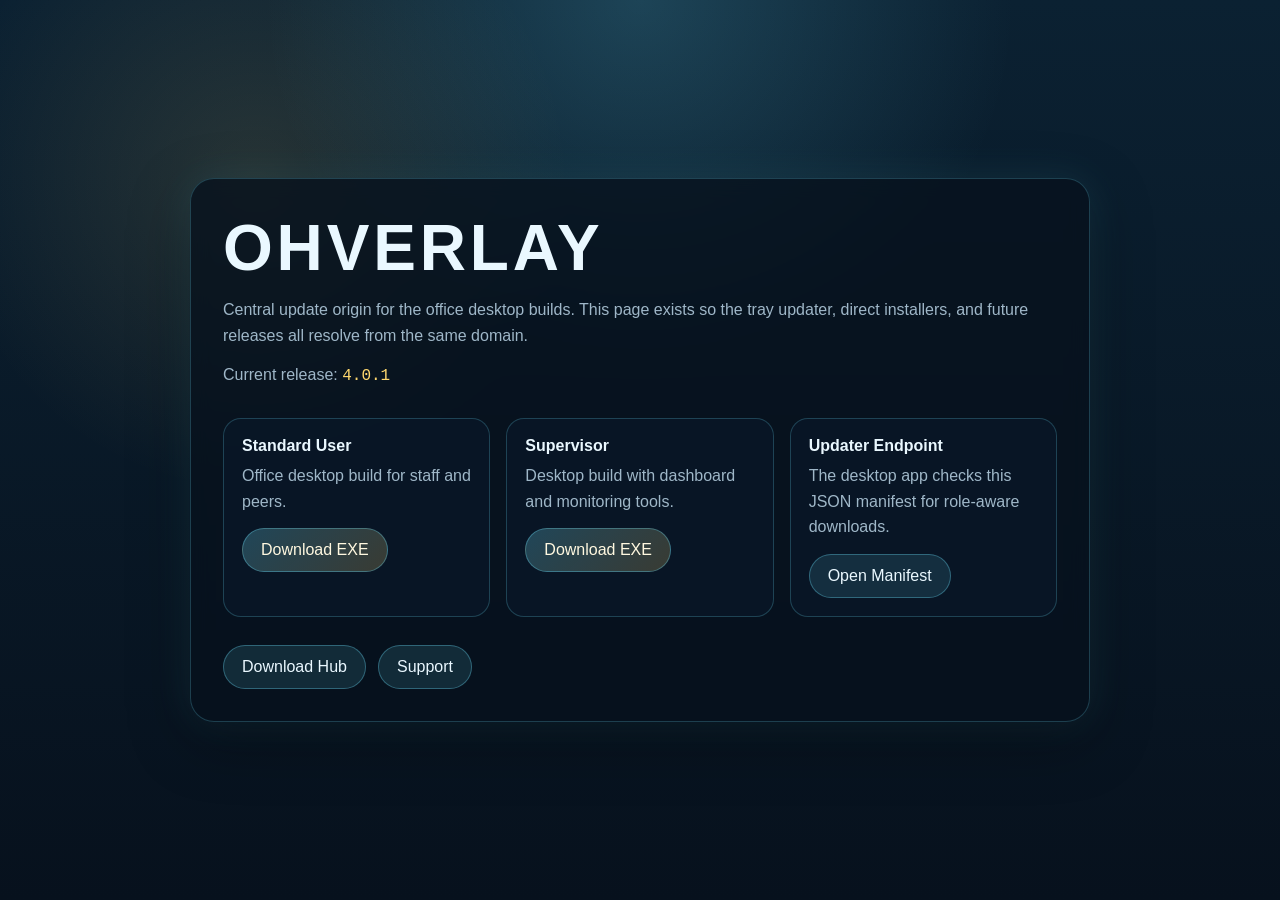
==== index.html @ 8d0f8ede "Publish Ohverlay updates 4.0.1" ====
<!doctype html>
<html lang="en">
<head>
  <meta charset="utf-8">
  <meta name="viewport" content="width=device-width, initial-scale=1">
  <title>Ohverlay</title>
  <style>
    :root {
      color-scheme: dark;
      --bg-a: #07111d;
      --bg-b: #0b2132;
      --line: rgba(111, 227, 255, 0.22);
      --glow: #6fe3ff;
      --text: #eaf8ff;
      --muted: #9fb7c8;
      --accent: #ffd86e;
    }

    * { box-sizing: border-box; }
    body {
      margin: 0;
      min-height: 100vh;
      font-family: "Segoe UI", Tahoma, sans-serif;
      color: var(--text);
      background:
        radial-gradient(circle at top, rgba(111, 227, 255, 0.18), transparent 34%),
        radial-gradient(circle at 20% 20%, rgba(255, 216, 110, 0.12), transparent 25%),
        linear-gradient(180deg, var(--bg-b), var(--bg-a));
      display: grid;
      place-items: center;
      padding: 24px;
    }

    .shell {
      width: min(900px, 100%);
      border: 1px solid var(--line);
      border-radius: 24px;
      padding: 32px;
      background: rgba(7, 17, 29, 0.78);
      box-shadow: 0 18px 60px rgba(0, 0, 0, 0.35), 0 0 40px rgba(111, 227, 255, 0.12);
      backdrop-filter: blur(10px);
    }

    h1 {
      margin: 0 0 12px;
      font-size: clamp(2rem, 5vw, 4rem);
      letter-spacing: 0.06em;
      text-transform: uppercase;
    }

    p {
      margin: 0 0 14px;
      color: var(--muted);
      line-height: 1.6;
    }

    .grid {
      display: grid;
      grid-template-columns: repeat(auto-fit, minmax(240px, 1fr));
      gap: 16px;
      margin-top: 28px;
    }

    .card {
      border: 1px solid var(--line);
      border-radius: 18px;
      padding: 18px;
      background: rgba(10, 24, 39, 0.86);
    }

    .card strong {
      display: block;
      margin-bottom: 8px;
      color: var(--text);
    }

    .actions {
      display: flex;
      flex-wrap: wrap;
      gap: 12px;
      margin-top: 28px;
    }

    a.button {
      display: inline-flex;
      align-items: center;
      justify-content: center;
      min-height: 44px;
      padding: 0 18px;
      border-radius: 999px;
      border: 1px solid rgba(111, 227, 255, 0.32);
      color: var(--text);
      text-decoration: none;
      background: rgba(111, 227, 255, 0.12);
    }

    a.button.primary {
      background: linear-gradient(135deg, rgba(111, 227, 255, 0.24), rgba(255, 216, 110, 0.2));
      color: #fff8e0;
    }

    code {
      color: var(--accent);
      font-family: Consolas, "Courier New", monospace;
    }
  </style>
</head>
<body>
  <main class="shell">
    <h1>Ohverlay</h1>
    <p>Central update origin for the office desktop builds. This page exists so the tray updater, direct installers, and future releases all resolve from the same domain.</p>
    <p>Current release: <code>4.0.1</code></p>

    <section class="grid">
      <article class="card">
        <strong>Standard User</strong>
        <p>Office desktop build for staff and peers.</p>
        <a class="button primary" href="./downloads/Ohverlay-StandardUser.exe">Download EXE</a>
      </article>
      <article class="card">
        <strong>Supervisor</strong>
        <p>Desktop build with dashboard and monitoring tools.</p>
        <a class="button primary" href="./downloads/Ohverlay-Supervisor.exe">Download EXE</a>
      </article>
      <article class="card">
        <strong>Updater Endpoint</strong>
        <p>The desktop app checks this JSON manifest for role-aware downloads.</p>
        <a class="button" href="./updates/manifest.json">Open Manifest</a>
      </article>
    </section>

    <div class="actions">
      <a class="button" href="./download/">Download Hub</a>
      <a class="button" href="mailto:support@ohverlay.com">Support</a>
    </div>
  </main>
</body>
</html>
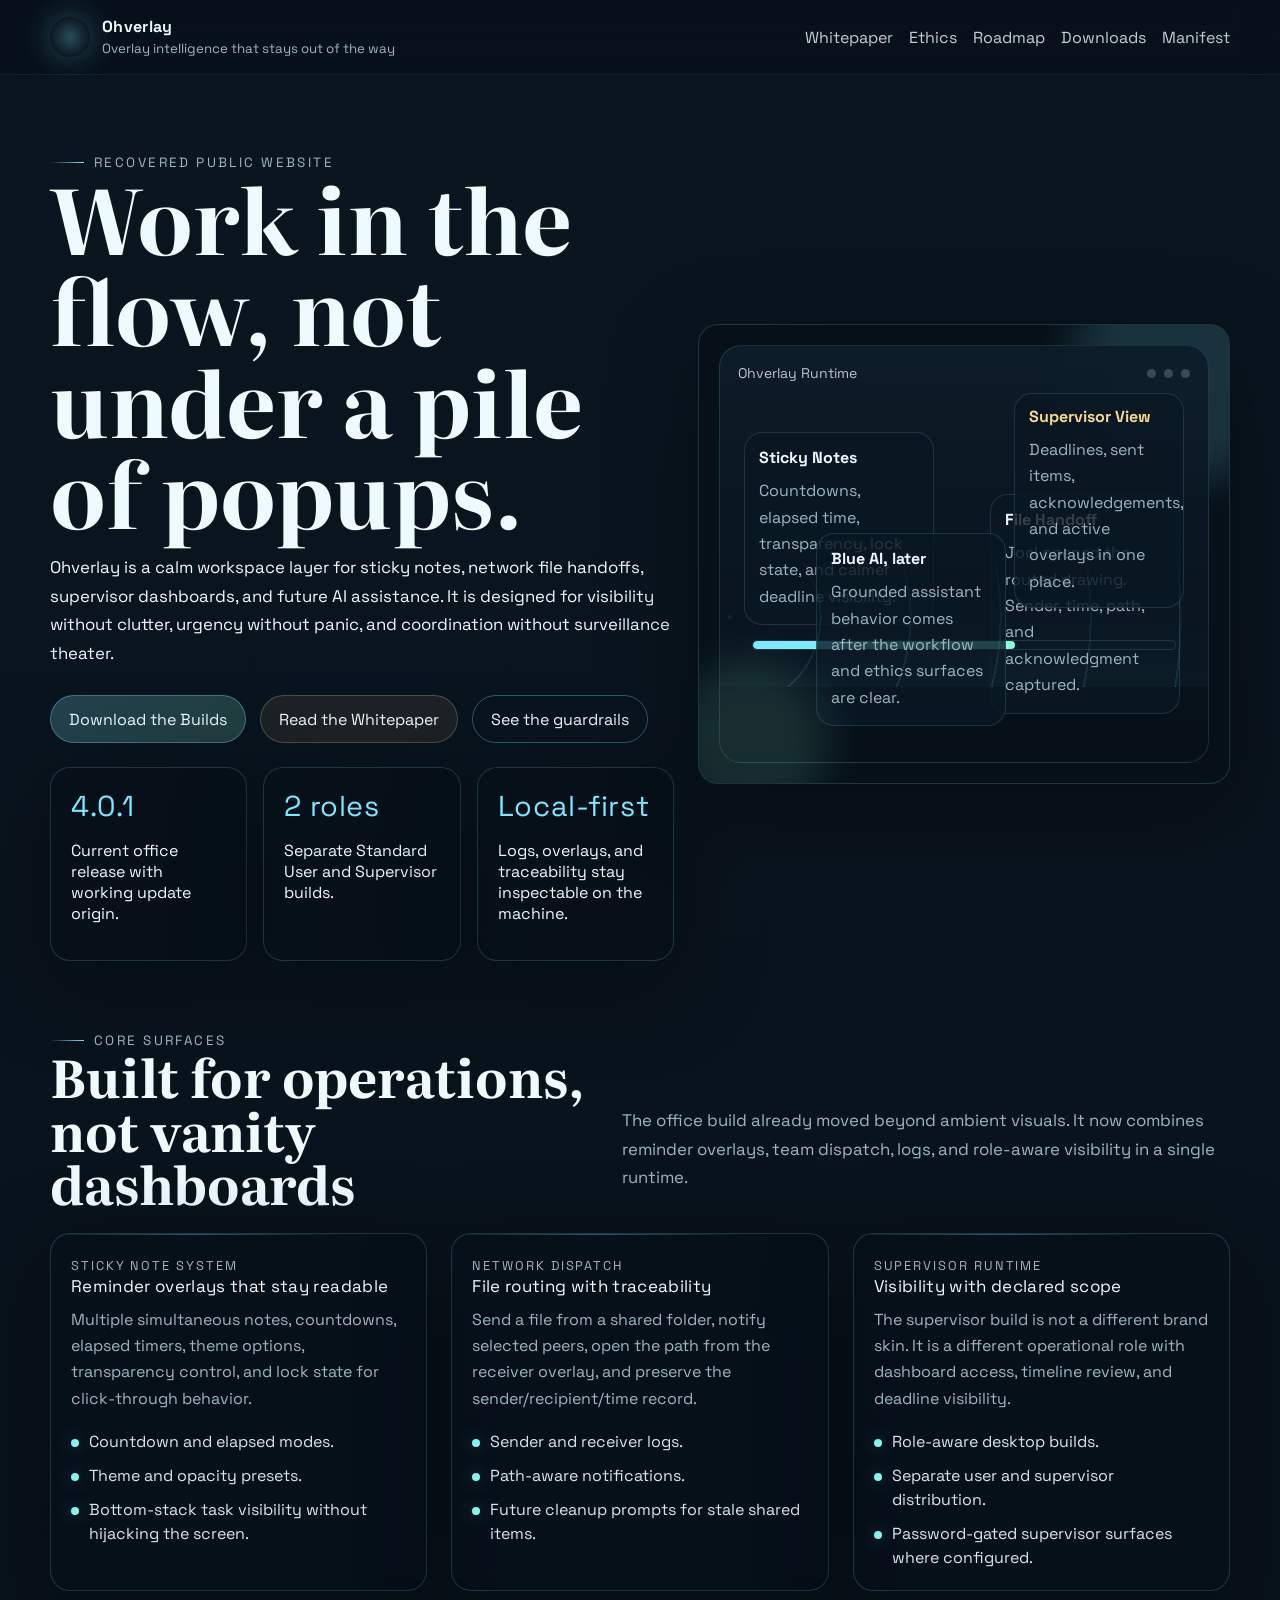
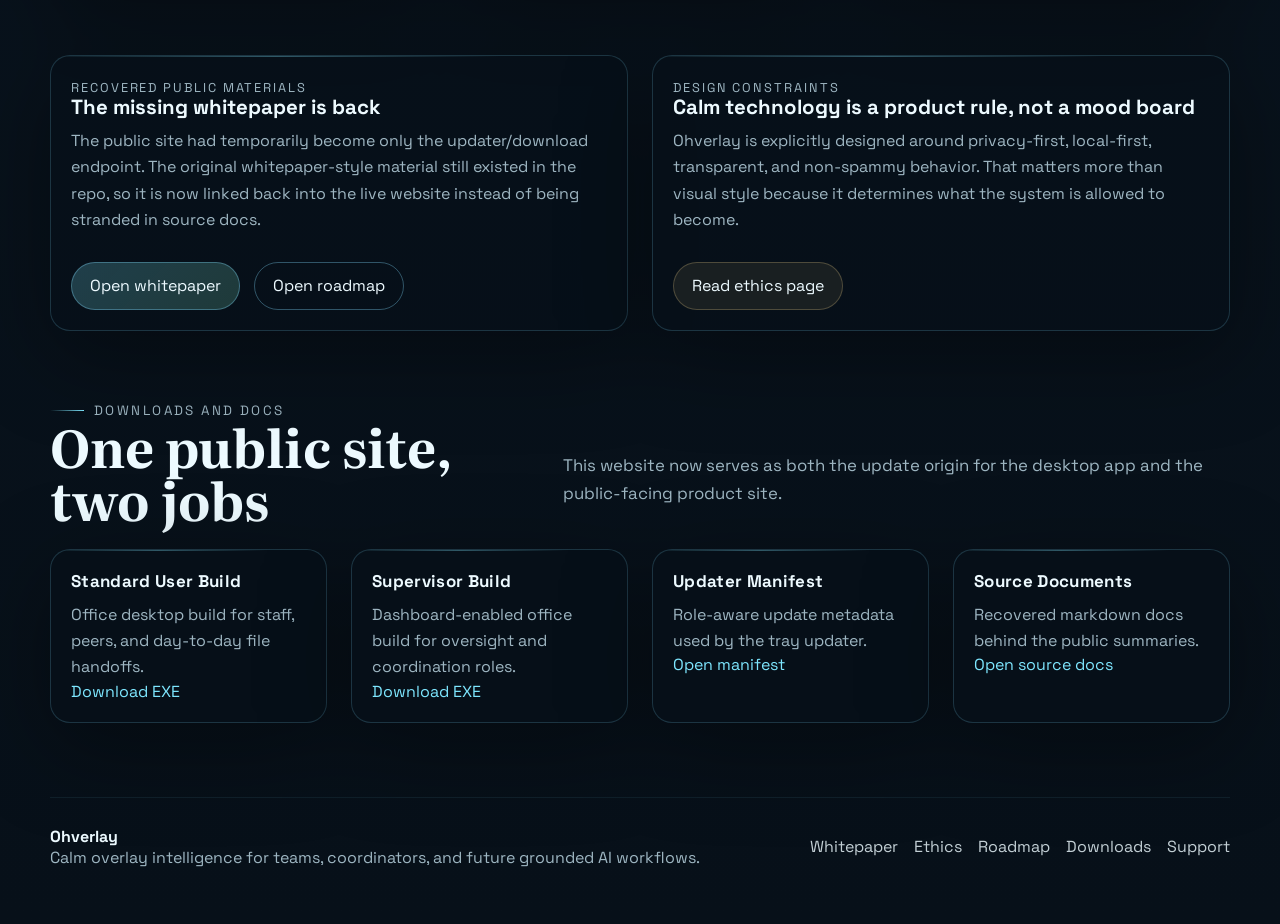
==== commit 90dcd87a: "Restore public website content and whitepaper pages" ====
--- a/index.html
+++ b/index.html
@@ -4,135 +4,206 @@
   <meta charset="utf-8">
   <meta name="viewport" content="width=device-width, initial-scale=1">
   <title>Ohverlay</title>
-  <style>
-    :root {
-      color-scheme: dark;
-      --bg-a: #07111d;
-      --bg-b: #0b2132;
-      --line: rgba(111, 227, 255, 0.22);
-      --glow: #6fe3ff;
-      --text: #eaf8ff;
-      --muted: #9fb7c8;
-      --accent: #ffd86e;
-    }
-
-    * { box-sizing: border-box; }
-    body {
-      margin: 0;
-      min-height: 100vh;
-      font-family: "Segoe UI", Tahoma, sans-serif;
-      color: var(--text);
-      background:
-        radial-gradient(circle at top, rgba(111, 227, 255, 0.18), transparent 34%),
-        radial-gradient(circle at 20% 20%, rgba(255, 216, 110, 0.12), transparent 25%),
-        linear-gradient(180deg, var(--bg-b), var(--bg-a));
-      display: grid;
-      place-items: center;
-      padding: 24px;
-    }
-
-    .shell {
-      width: min(900px, 100%);
-      border: 1px solid var(--line);
-      border-radius: 24px;
-      padding: 32px;
-      background: rgba(7, 17, 29, 0.78);
-      box-shadow: 0 18px 60px rgba(0, 0, 0, 0.35), 0 0 40px rgba(111, 227, 255, 0.12);
-      backdrop-filter: blur(10px);
-    }
-
-    h1 {
-      margin: 0 0 12px;
-      font-size: clamp(2rem, 5vw, 4rem);
-      letter-spacing: 0.06em;
-      text-transform: uppercase;
-    }
-
-    p {
-      margin: 0 0 14px;
-      color: var(--muted);
-      line-height: 1.6;
-    }
-
-    .grid {
-      display: grid;
-      grid-template-columns: repeat(auto-fit, minmax(240px, 1fr));
-      gap: 16px;
-      margin-top: 28px;
-    }
-
-    .card {
-      border: 1px solid var(--line);
-      border-radius: 18px;
-      padding: 18px;
-      background: rgba(10, 24, 39, 0.86);
-    }
-
-    .card strong {
-      display: block;
-      margin-bottom: 8px;
-      color: var(--text);
-    }
-
-    .actions {
-      display: flex;
-      flex-wrap: wrap;
-      gap: 12px;
-      margin-top: 28px;
-    }
-
-    a.button {
-      display: inline-flex;
-      align-items: center;
-      justify-content: center;
-      min-height: 44px;
-      padding: 0 18px;
-      border-radius: 999px;
-      border: 1px solid rgba(111, 227, 255, 0.32);
-      color: var(--text);
-      text-decoration: none;
-      background: rgba(111, 227, 255, 0.12);
-    }
-
-    a.button.primary {
-      background: linear-gradient(135deg, rgba(111, 227, 255, 0.24), rgba(255, 216, 110, 0.2));
-      color: #fff8e0;
-    }
-
-    code {
-      color: var(--accent);
-      font-family: Consolas, "Courier New", monospace;
-    }
-  </style>
+  <link rel="stylesheet" href="./assets/site.css">
 </head>
 <body>
-  <main class="shell">
-    <h1>Ohverlay</h1>
-    <p>Central update origin for the office desktop builds. This page exists so the tray updater, direct installers, and future releases all resolve from the same domain.</p>
-    <p>Current release: <code>4.0.1</code></p>
-
-    <section class="grid">
-      <article class="card">
-        <strong>Standard User</strong>
-        <p>Office desktop build for staff and peers.</p>
-        <a class="button primary" href="./downloads/Ohverlay-StandardUser.exe">Download EXE</a>
-      </article>
-      <article class="card">
-        <strong>Supervisor</strong>
-        <p>Desktop build with dashboard and monitoring tools.</p>
-        <a class="button primary" href="./downloads/Ohverlay-Supervisor.exe">Download EXE</a>
-      </article>
-      <article class="card">
-        <strong>Updater Endpoint</strong>
-        <p>The desktop app checks this JSON manifest for role-aware downloads.</p>
-        <a class="button" href="./updates/manifest.json">Open Manifest</a>
-      </article>
-    </section>
-
-    <div class="actions">
-      <a class="button" href="./download/">Download Hub</a>
-      <a class="button" href="mailto:support@ohverlay.com">Support</a>
-    </div>
-  </main>
+  <div class="site-shell">
+    <header class="topbar">
+      <div class="topbar-inner">
+        <a class="brand" href="./">
+          <span class="brand-mark"></span>
+          <span class="brand-copy">
+            <strong>Ohverlay</strong><br>
+            <small>Overlay intelligence that stays out of the way</small>
+          </span>
+        </a>
+        <nav class="nav">
+          <a href="./whitepaper.html">Whitepaper</a>
+          <a href="./ethics.html">Ethics</a>
+          <a href="./roadmap.html">Roadmap</a>
+          <a href="./download/">Downloads</a>
+          <a href="./updates/manifest.json">Manifest</a>
+        </nav>
+      </div>
+    </header>
+
+    <main>
+      <section class="hero">
+        <div class="section-inner hero-grid">
+          <div class="hero-copy">
+            <span class="eyebrow">Recovered public website</span>
+            <h1>Work in the flow, not under a pile of popups.</h1>
+            <p>Ohverlay is a calm workspace layer for sticky notes, network file handoffs, supervisor dashboards, and future AI assistance. It is designed for visibility without clutter, urgency without panic, and coordination without surveillance theater.</p>
+            <div class="hero-actions">
+              <a class="button primary" href="./download/">Download the Builds</a>
+              <a class="button secondary" href="./whitepaper.html">Read the Whitepaper</a>
+              <a class="button ghost" href="./ethics.html">See the guardrails</a>
+            </div>
+            <div class="stat-row">
+              <article class="stat-card">
+                <div class="stat-value">4.0.1</div>
+                <p>Current office release with working update origin.</p>
+              </article>
+              <article class="stat-card">
+                <div class="stat-value">2 roles</div>
+                <p>Separate Standard User and Supervisor builds.</p>
+              </article>
+              <article class="stat-card">
+                <div class="stat-value">Local-first</div>
+                <p>Logs, overlays, and traceability stay inspectable on the machine.</p>
+              </article>
+            </div>
+          </div>
+
+          <div class="hero-visual">
+            <div class="visual-window">
+              <div class="visual-topline">
+                <span>Ohverlay Runtime</span>
+                <span class="dot-row"><span></span><span></span><span></span></span>
+              </div>
+              <div class="overlay-card note-one">
+                <strong>Sticky Notes</strong>
+                <p>Countdowns, elapsed time, transparency, lock state, and calmer deadline visibility.</p>
+              </div>
+              <div class="overlay-card note-two">
+                <strong>File Handoff</strong>
+                <p>Joel opened the routed drawing. Sender, time, path, and acknowledgment captured.</p>
+              </div>
+              <div class="overlay-pill">
+                <strong>Supervisor View</strong>
+                <p>Deadlines, sent items, acknowledgements, and active overlays in one place.</p>
+              </div>
+              <div class="overlay-bar"></div>
+              <div class="overlay-card note-three">
+                <strong>Blue AI, later</strong>
+                <p>Grounded assistant behavior comes after the workflow and ethics surfaces are clear.</p>
+              </div>
+              <div class="overlay-swell"></div>
+            </div>
+          </div>
+        </div>
+      </section>
+
+      <section class="section">
+        <div class="section-inner">
+          <div class="section-head">
+            <div>
+              <span class="eyebrow">Core surfaces</span>
+              <h2>Built for operations, not vanity dashboards</h2>
+            </div>
+            <p class="section-copy">The office build already moved beyond ambient visuals. It now combines reminder overlays, team dispatch, logs, and role-aware visibility in a single runtime.</p>
+          </div>
+
+          <div class="three-up">
+            <article class="card">
+              <span class="kicker">Sticky note system</span>
+              <div class="card-title">Reminder overlays that stay readable</div>
+              <p>Multiple simultaneous notes, countdowns, elapsed timers, theme options, transparency control, and lock state for click-through behavior.</p>
+              <ul class="feature-list">
+                <li>Countdown and elapsed modes.</li>
+                <li>Theme and opacity presets.</li>
+                <li>Bottom-stack task visibility without hijacking the screen.</li>
+              </ul>
+            </article>
+
+            <article class="card">
+              <span class="kicker">Network dispatch</span>
+              <div class="card-title">File routing with traceability</div>
+              <p>Send a file from a shared folder, notify selected peers, open the path from the receiver overlay, and preserve the sender/recipient/time record.</p>
+              <ul class="feature-list">
+                <li>Sender and receiver logs.</li>
+                <li>Path-aware notifications.</li>
+                <li>Future cleanup prompts for stale shared items.</li>
+              </ul>
+            </article>
+
+            <article class="card">
+              <span class="kicker">Supervisor runtime</span>
+              <div class="card-title">Visibility with declared scope</div>
+              <p>The supervisor build is not a different brand skin. It is a different operational role with dashboard access, timeline review, and deadline visibility.</p>
+              <ul class="feature-list">
+                <li>Role-aware desktop builds.</li>
+                <li>Separate user and supervisor distribution.</li>
+                <li>Password-gated supervisor surfaces where configured.</li>
+              </ul>
+            </article>
+          </div>
+        </div>
+      </section>
+
+      <section class="section">
+        <div class="section-inner split-grid">
+          <article class="card">
+            <span class="kicker">Recovered public materials</span>
+            <h3>The missing whitepaper is back</h3>
+            <p>The public site had temporarily become only the updater/download endpoint. The original whitepaper-style material still existed in the repo, so it is now linked back into the live website instead of being stranded in source docs.</p>
+            <div class="section-actions">
+              <a class="button primary" href="./whitepaper.html">Open whitepaper</a>
+              <a class="button ghost" href="./roadmap.html">Open roadmap</a>
+            </div>
+          </article>
+
+          <article class="card">
+            <span class="kicker">Design constraints</span>
+            <h3>Calm technology is a product rule, not a mood board</h3>
+            <p>Ohverlay is explicitly designed around privacy-first, local-first, transparent, and non-spammy behavior. That matters more than visual style because it determines what the system is allowed to become.</p>
+            <div class="section-actions">
+              <a class="button secondary" href="./ethics.html">Read ethics page</a>
+            </div>
+          </article>
+        </div>
+      </section>
+
+      <section class="section">
+        <div class="section-inner">
+          <div class="section-head">
+            <div>
+              <span class="eyebrow">Downloads and docs</span>
+              <h2>One public site, two jobs</h2>
+            </div>
+            <p class="section-copy">This website now serves as both the update origin for the desktop app and the public-facing product site.</p>
+          </div>
+          <div class="download-grid">
+            <article class="download-card">
+              <strong>Standard User Build</strong>
+              <p>Office desktop build for staff, peers, and day-to-day file handoffs.</p>
+              <a href="./downloads/Ohverlay-StandardUser.exe">Download EXE</a>
+            </article>
+            <article class="download-card">
+              <strong>Supervisor Build</strong>
+              <p>Dashboard-enabled office build for oversight and coordination roles.</p>
+              <a href="./downloads/Ohverlay-Supervisor.exe">Download EXE</a>
+            </article>
+            <article class="download-card">
+              <strong>Updater Manifest</strong>
+              <p>Role-aware update metadata used by the tray updater.</p>
+              <a href="./updates/manifest.json">Open manifest</a>
+            </article>
+            <article class="download-card">
+              <strong>Source Documents</strong>
+              <p>Recovered markdown docs behind the public summaries.</p>
+              <a href="./source-docs/GRANT_PROPOSAL_TEMPLATE.md">Open source docs</a>
+            </article>
+          </div>
+        </div>
+      </section>
+    </main>
+
+    <footer class="footer">
+      <div class="footer-inner">
+        <div>
+          <strong>Ohverlay</strong><br>
+          <span class="muted">Calm overlay intelligence for teams, coordinators, and future grounded AI workflows.</span>
+        </div>
+        <nav class="footer-nav">
+          <a href="./whitepaper.html">Whitepaper</a>
+          <a href="./ethics.html">Ethics</a>
+          <a href="./roadmap.html">Roadmap</a>
+          <a href="./download/">Downloads</a>
+          <a href="mailto:support@ohverlay.com">Support</a>
+        </nav>
+      </div>
+    </footer>
+  </div>
 </body>
 </html>
--- a/assets/site.css
+++ b/assets/site.css
@@ -0,0 +1,553 @@
+@import url("https://fonts.googleapis.com/css2?family=Literata:opsz,wght@7..72,500;7..72,600&family=Space+Grotesk:wght@400;500;700&display=swap");
+
+:root {
+  color-scheme: dark;
+  --bg: #071019;
+  --panel: rgba(7, 16, 25, 0.78);
+  --line: rgba(128, 221, 255, 0.18);
+  --line-strong: rgba(128, 221, 255, 0.34);
+  --text: #edfaff;
+  --muted: #9eb6c2;
+  --cyan: #7ee7ff;
+  --seafoam: #8dffd6;
+  --gold: #f7d88f;
+  --shadow: 0 24px 90px rgba(0, 0, 0, 0.36);
+  --radius-lg: 20px;
+  --max-width: 1180px;
+}
+
+* { box-sizing: border-box; }
+html { scroll-behavior: smooth; }
+
+body {
+  margin: 0;
+  color: var(--text);
+  font-family: "Space Grotesk", "Segoe UI", sans-serif;
+  background:
+    radial-gradient(circle at 10% 10%, rgba(126, 231, 255, 0.18), transparent 0 24rem),
+    radial-gradient(circle at 88% 15%, rgba(141, 255, 214, 0.12), transparent 0 18rem),
+    radial-gradient(circle at 40% 100%, rgba(247, 216, 143, 0.08), transparent 0 26rem),
+    linear-gradient(180deg, #0a1520, var(--bg));
+  min-height: 100vh;
+}
+
+body::before {
+  content: "";
+  position: fixed;
+  inset: 0;
+  pointer-events: none;
+  background-image:
+    linear-gradient(rgba(255, 255, 255, 0.03) 1px, transparent 1px),
+    linear-gradient(90deg, rgba(255, 255, 255, 0.03) 1px, transparent 1px);
+  background-size: 42px 42px;
+  mask-image: linear-gradient(180deg, rgba(0, 0, 0, 0.7), transparent 90%);
+  opacity: 0.26;
+}
+
+a { color: inherit; }
+
+.site-shell { position: relative; z-index: 1; }
+
+.topbar {
+  position: sticky;
+  top: 0;
+  z-index: 30;
+  backdrop-filter: blur(18px);
+  background: rgba(7, 16, 25, 0.72);
+  border-bottom: 1px solid rgba(126, 231, 255, 0.08);
+}
+
+.topbar-inner,
+.section-inner,
+.footer-inner {
+  width: min(calc(100% - 32px), var(--max-width));
+  margin: 0 auto;
+}
+
+.topbar-inner {
+  display: flex;
+  align-items: center;
+  justify-content: space-between;
+  gap: 24px;
+  min-height: 74px;
+}
+
+.brand {
+  display: inline-flex;
+  align-items: center;
+  gap: 12px;
+  text-decoration: none;
+}
+
+.brand-mark {
+  width: 40px;
+  height: 40px;
+  border-radius: 50%;
+  background:
+    radial-gradient(circle at 35% 35%, rgba(255, 255, 255, 0.9), transparent 0 0.38rem),
+    radial-gradient(circle at 60% 45%, rgba(126, 231, 255, 0.9), transparent 0 0.8rem),
+    radial-gradient(circle at 50% 50%, rgba(126, 231, 255, 0.28), rgba(126, 231, 255, 0.04) 70%);
+  box-shadow: 0 0 30px rgba(126, 231, 255, 0.28);
+}
+
+.brand-copy strong,
+.eyebrow,
+.stat-value,
+.card-title,
+.timeline-step strong,
+.metric strong,
+.doc-card strong,
+.download-card strong {
+  letter-spacing: 0.02em;
+}
+
+.brand-copy small,
+.eyebrow,
+.kicker,
+.muted,
+.section-copy {
+  color: var(--muted);
+}
+
+.nav,
+.footer-nav {
+  display: flex;
+  flex-wrap: wrap;
+  gap: 16px;
+}
+
+.nav a,
+.footer-nav a {
+  color: rgba(237, 250, 255, 0.82);
+  text-decoration: none;
+  transition: color 160ms ease;
+}
+
+.nav a:hover,
+.footer-nav a:hover,
+.inline-link:hover {
+  color: var(--cyan);
+}
+
+.hero { padding: 72px 0 32px; }
+
+.hero-grid,
+.split-grid,
+.three-up,
+.doc-grid,
+.download-grid,
+.ethics-grid,
+.whitepaper-layout,
+.table-grid {
+  display: grid;
+  gap: 24px;
+}
+
+.hero-grid {
+  grid-template-columns: minmax(0, 1.08fr) minmax(320px, 0.92fr);
+  align-items: center;
+}
+
+.split-grid { grid-template-columns: repeat(2, minmax(0, 1fr)); }
+.three-up { grid-template-columns: repeat(3, minmax(0, 1fr)); }
+.doc-grid,
+.download-grid { grid-template-columns: repeat(auto-fit, minmax(220px, 1fr)); }
+.ethics-grid { grid-template-columns: repeat(2, minmax(0, 1fr)); }
+.whitepaper-layout { grid-template-columns: 1.2fr 0.8fr; }
+.table-grid { grid-template-columns: repeat(4, minmax(0, 1fr)); }
+
+.eyebrow {
+  display: inline-flex;
+  align-items: center;
+  gap: 10px;
+  font-size: 0.84rem;
+  text-transform: uppercase;
+  letter-spacing: 0.18em;
+}
+
+.eyebrow::before {
+  content: "";
+  width: 34px;
+  height: 1px;
+  background: linear-gradient(90deg, transparent, var(--cyan));
+}
+
+h1, h2, h3 { margin: 0; line-height: 1.02; }
+
+h1 {
+  font-family: "Literata", Georgia, serif;
+  font-size: clamp(3rem, 8vw, 5.6rem);
+  max-width: 11ch;
+}
+
+h2 {
+  font-family: "Literata", Georgia, serif;
+  font-size: clamp(2rem, 5vw, 3.25rem);
+}
+
+h3 { font-size: 1.28rem; }
+
+.hero-copy > p,
+.section-copy,
+.lead {
+  font-size: 1.05rem;
+  line-height: 1.7;
+  max-width: 64ch;
+}
+
+.hero-actions,
+.section-actions,
+.button-row {
+  display: flex;
+  flex-wrap: wrap;
+  gap: 14px;
+  margin-top: 28px;
+}
+
+.button {
+  display: inline-flex;
+  align-items: center;
+  justify-content: center;
+  min-height: 48px;
+  padding: 0 18px;
+  border-radius: 999px;
+  border: 1px solid var(--line-strong);
+  background: rgba(126, 231, 255, 0.08);
+  text-decoration: none;
+  color: var(--text);
+  transition: transform 180ms ease, border-color 180ms ease, background 180ms ease;
+}
+
+.button:hover {
+  transform: translateY(-1px);
+  border-color: rgba(126, 231, 255, 0.46);
+}
+
+.button.primary { background: linear-gradient(135deg, rgba(126, 231, 255, 0.22), rgba(141, 255, 214, 0.18)); }
+.button.secondary { background: rgba(247, 216, 143, 0.08); border-color: rgba(247, 216, 143, 0.24); }
+.button.ghost { background: transparent; }
+
+.hero-visual,
+.card,
+.doc-card,
+.download-card,
+.timeline-step,
+.whitepaper-section,
+.ethics-principle,
+.stat-card,
+.metric {
+  border: 1px solid var(--line);
+  background: var(--panel);
+  border-radius: var(--radius-lg);
+  box-shadow: var(--shadow);
+}
+
+.hero-visual {
+  padding: 20px;
+  position: relative;
+  overflow: hidden;
+  min-height: 460px;
+}
+
+.hero-visual::before,
+.hero-visual::after {
+  content: "";
+  position: absolute;
+  border-radius: 999px;
+  filter: blur(20px);
+}
+
+.hero-visual::before {
+  width: 220px;
+  height: 220px;
+  right: -60px;
+  top: -60px;
+  background: rgba(126, 231, 255, 0.16);
+}
+
+.hero-visual::after {
+  width: 160px;
+  height: 160px;
+  left: -30px;
+  bottom: -40px;
+  background: rgba(141, 255, 214, 0.12);
+}
+
+.visual-window {
+  position: relative;
+  min-height: 418px;
+  padding: 18px;
+  border-radius: 22px;
+  border: 1px solid rgba(126, 231, 255, 0.14);
+  background:
+    radial-gradient(circle at 50% 90%, rgba(126, 231, 255, 0.12), transparent 0 11rem),
+    linear-gradient(180deg, rgba(13, 29, 42, 0.96), rgba(7, 16, 25, 0.96));
+  overflow: hidden;
+}
+
+.visual-topline {
+  display: flex;
+  align-items: center;
+  justify-content: space-between;
+  color: rgba(237, 250, 255, 0.76);
+  font-size: 0.88rem;
+}
+
+.dot-row { display: inline-flex; gap: 8px; }
+.dot-row span {
+  width: 9px;
+  height: 9px;
+  border-radius: 50%;
+  background: rgba(237, 250, 255, 0.2);
+}
+
+.overlay-card,
+.overlay-pill,
+.overlay-bar {
+  position: absolute;
+  border-radius: 18px;
+  border: 1px solid rgba(126, 231, 255, 0.14);
+  background: rgba(10, 24, 36, 0.82);
+}
+
+.overlay-card { width: 190px; padding: 14px; }
+.overlay-card strong,
+.overlay-pill strong { display: block; margin-bottom: 8px; }
+.overlay-card p,
+.overlay-pill p,
+.card p,
+.doc-card p,
+.download-card p,
+.whitepaper-section p,
+.ethics-principle p,
+.metric p {
+  margin: 10px 0 0;
+  color: var(--muted);
+  line-height: 1.65;
+}
+
+.overlay-card.note-one { top: 86px; left: 24px; }
+.overlay-card.note-two { right: 28px; top: 148px; }
+.overlay-card.note-three { left: 96px; bottom: 36px; }
+
+.overlay-pill {
+  right: 24px;
+  bottom: 154px;
+  width: 170px;
+  padding: 12px 14px;
+}
+
+.overlay-pill strong { color: var(--gold); }
+
+.overlay-bar {
+  left: 32px;
+  right: 32px;
+  bottom: 112px;
+  height: 10px;
+  overflow: hidden;
+}
+
+.overlay-bar::after {
+  content: "";
+  display: block;
+  width: 62%;
+  height: 100%;
+  background: linear-gradient(90deg, var(--cyan), var(--seafoam));
+  border-radius: inherit;
+}
+
+.overlay-swell {
+  position: absolute;
+  inset: auto -10% 18% auto;
+  width: 120%;
+  height: 140px;
+  background:
+    radial-gradient(circle at 8% 40%, rgba(126, 231, 255, 0.75), transparent 0 0.1rem),
+    radial-gradient(circle at 22% 62%, rgba(141, 255, 214, 0.7), transparent 0 0.08rem),
+    linear-gradient(180deg, transparent, rgba(126, 231, 255, 0.08)),
+    repeating-radial-gradient(circle at 10% 50%, rgba(126, 231, 255, 0.28) 0 2px, transparent 2px 90px);
+  opacity: 0.42;
+  mask-image: linear-gradient(180deg, transparent, rgba(0, 0, 0, 0.98));
+}
+
+.stat-row,
+.metric-grid {
+  display: grid;
+  gap: 16px;
+}
+
+.stat-row {
+  grid-template-columns: repeat(3, minmax(0, 1fr));
+  margin-top: 24px;
+}
+
+.stat-card,
+.metric,
+.card,
+.doc-card,
+.download-card,
+.timeline-step,
+.whitepaper-section,
+.ethics-principle {
+  padding: 20px;
+}
+
+.stat-value { font-size: 1.8rem; color: var(--cyan); }
+
+.section { padding: 32px 0; }
+
+.section-head {
+  display: flex;
+  align-items: end;
+  justify-content: space-between;
+  gap: 24px;
+  margin-bottom: 24px;
+}
+
+.card,
+.download-card,
+.doc-card {
+  position: relative;
+  overflow: hidden;
+}
+
+.card::before,
+.doc-card::before,
+.download-card::before {
+  content: "";
+  position: absolute;
+  inset: 0 auto auto 0;
+  width: 100%;
+  height: 1px;
+  background: linear-gradient(90deg, rgba(126, 231, 255, 0.04), rgba(126, 231, 255, 0.34), transparent 78%);
+}
+
+.card-title,
+.doc-card strong,
+.download-card strong {
+  font-size: 1.06rem;
+}
+
+.kicker {
+  text-transform: uppercase;
+  letter-spacing: 0.15em;
+  font-size: 0.8rem;
+}
+
+.feature-list,
+.whitepaper-list,
+.principle-list,
+.roadmap-list,
+.resource-list {
+  display: grid;
+  gap: 10px;
+  padding: 0;
+  margin: 18px 0 0;
+  list-style: none;
+}
+
+.feature-list li,
+.whitepaper-list li,
+.principle-list li,
+.roadmap-list li,
+.resource-list li {
+  display: flex;
+  gap: 10px;
+  align-items: flex-start;
+  color: rgba(237, 250, 255, 0.92);
+  line-height: 1.5;
+}
+
+.feature-list li::before,
+.whitepaper-list li::before,
+.principle-list li::before,
+.roadmap-list li::before,
+.resource-list li::before {
+  content: "";
+  width: 8px;
+  height: 8px;
+  margin-top: 9px;
+  border-radius: 50%;
+  background: linear-gradient(135deg, var(--cyan), var(--seafoam));
+  box-shadow: 0 0 18px rgba(126, 231, 255, 0.34);
+  flex: 0 0 auto;
+}
+
+.doc-card a,
+.download-card a,
+.inline-link {
+  color: var(--cyan);
+  text-decoration: none;
+}
+
+.timeline {
+  display: grid;
+  gap: 14px;
+}
+
+.timeline-step {
+  display: grid;
+  grid-template-columns: 66px 1fr;
+  gap: 16px;
+  align-items: start;
+}
+
+.timeline-step .phase {
+  width: 66px;
+  height: 66px;
+  border-radius: 18px;
+  display: grid;
+  place-items: center;
+  color: var(--bg);
+  background: linear-gradient(135deg, var(--gold), #fff0c8);
+  font-weight: 700;
+  box-shadow: 0 0 28px rgba(247, 216, 143, 0.18);
+}
+
+.metric strong {
+  display: block;
+  font-size: 1.05rem;
+  margin-bottom: 8px;
+}
+
+.footer { padding: 42px 0 56px; }
+
+.footer-inner {
+  display: flex;
+  flex-wrap: wrap;
+  gap: 20px;
+  justify-content: space-between;
+  align-items: center;
+  border-top: 1px solid rgba(126, 231, 255, 0.08);
+  padding-top: 28px;
+}
+
+.page-hero { padding: 56px 0 18px; }
+.page-hero .lead { max-width: 72ch; }
+
+@media (max-width: 980px) {
+  .hero-grid,
+  .split-grid,
+  .three-up,
+  .whitepaper-layout,
+  .ethics-grid,
+  .table-grid {
+    grid-template-columns: 1fr;
+  }
+
+  .section-head,
+  .topbar-inner,
+  .footer-inner {
+    align-items: flex-start;
+  }
+
+  .stat-row { grid-template-columns: 1fr; }
+}
+
+@media (max-width: 640px) {
+  .hero { padding-top: 42px; }
+  h1 { font-size: clamp(2.5rem, 15vw, 4rem); }
+  .hero-visual { min-height: 400px; }
+  .overlay-card.note-two { top: 162px; right: 18px; }
+  .overlay-card.note-three { left: 26px; right: 26px; width: auto; }
+}
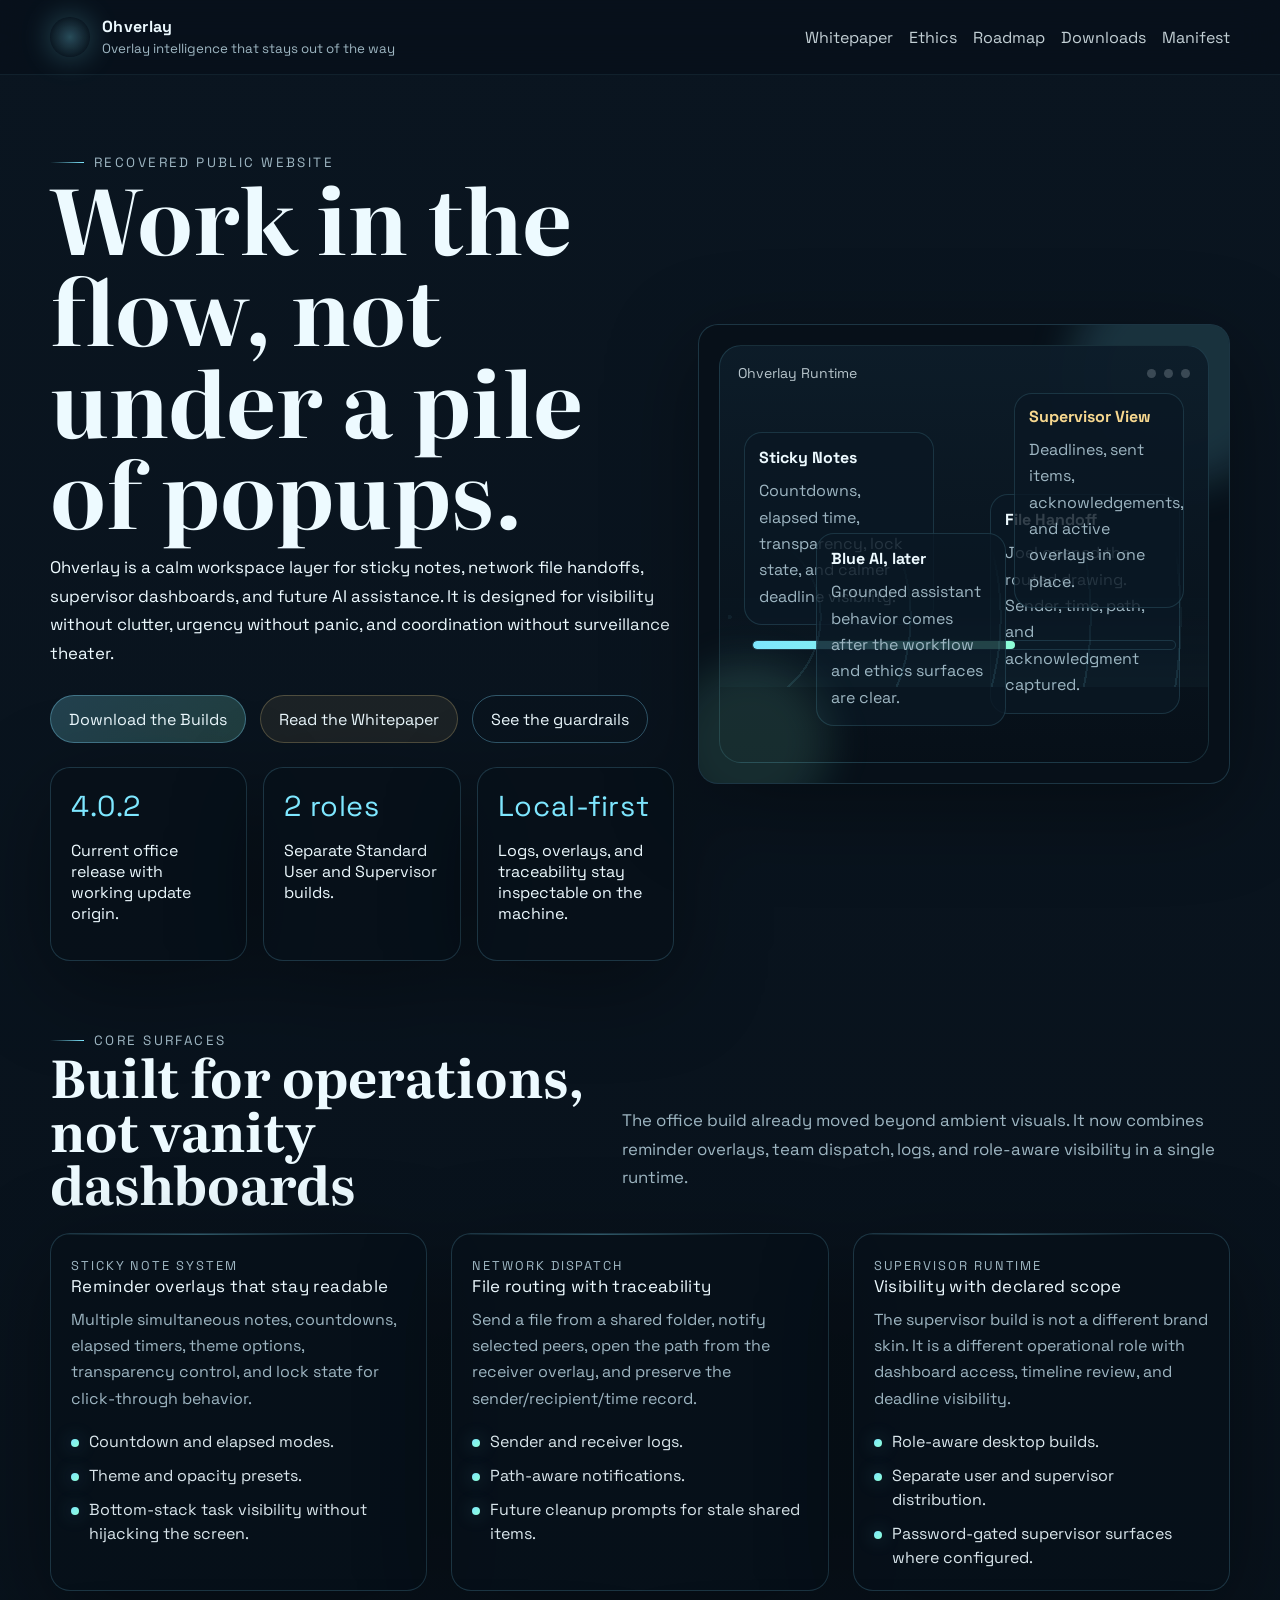
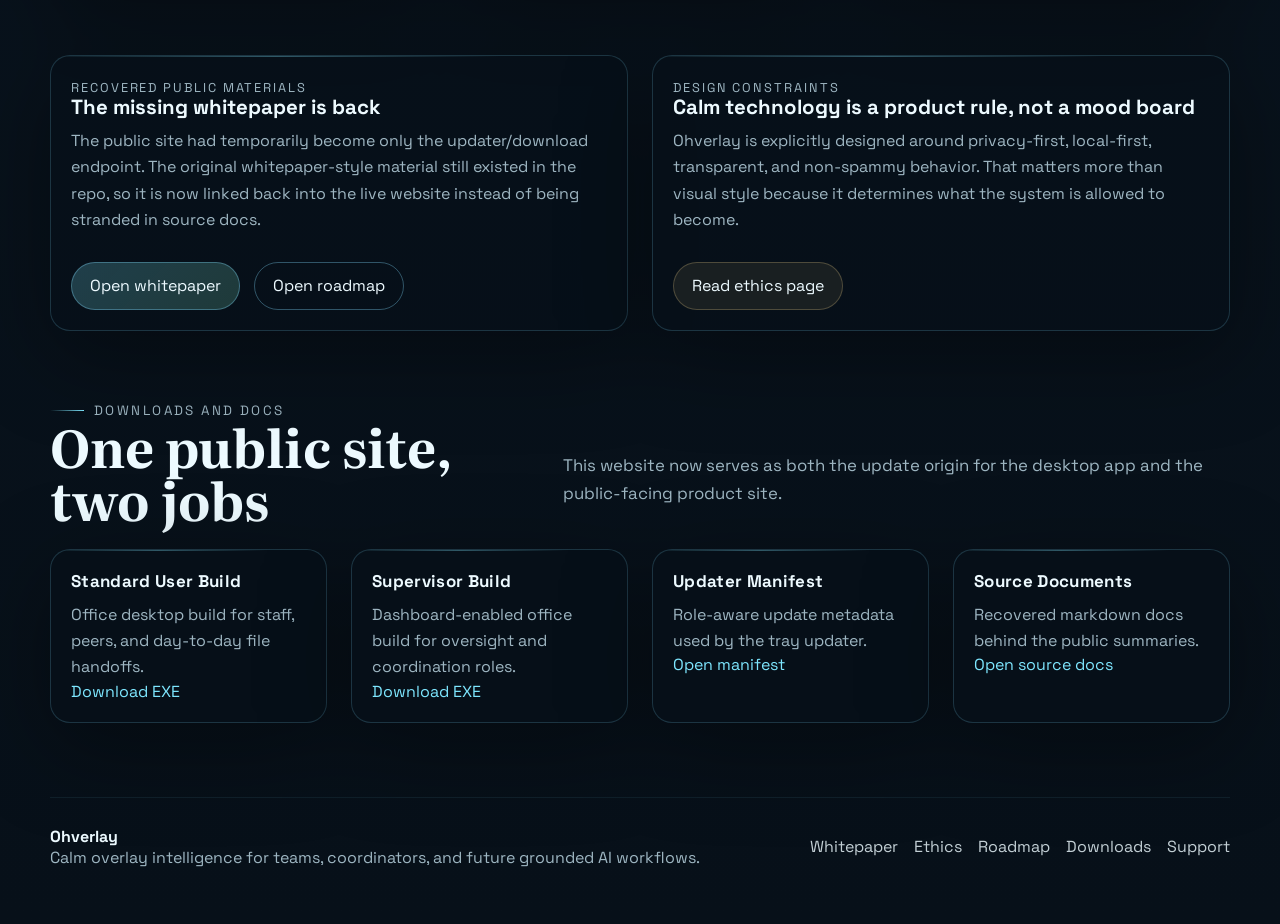
==== commit a74c7137: "Release 4.0.2 update hardening" ====
--- a/index.html
+++ b/index.html
@@ -41,7 +41,7 @@
             </div>
             <div class="stat-row">
               <article class="stat-card">
-                <div class="stat-value">4.0.1</div>
+                <div class="stat-value">4.0.2</div>
                 <p>Current office release with working update origin.</p>
               </article>
               <article class="stat-card">
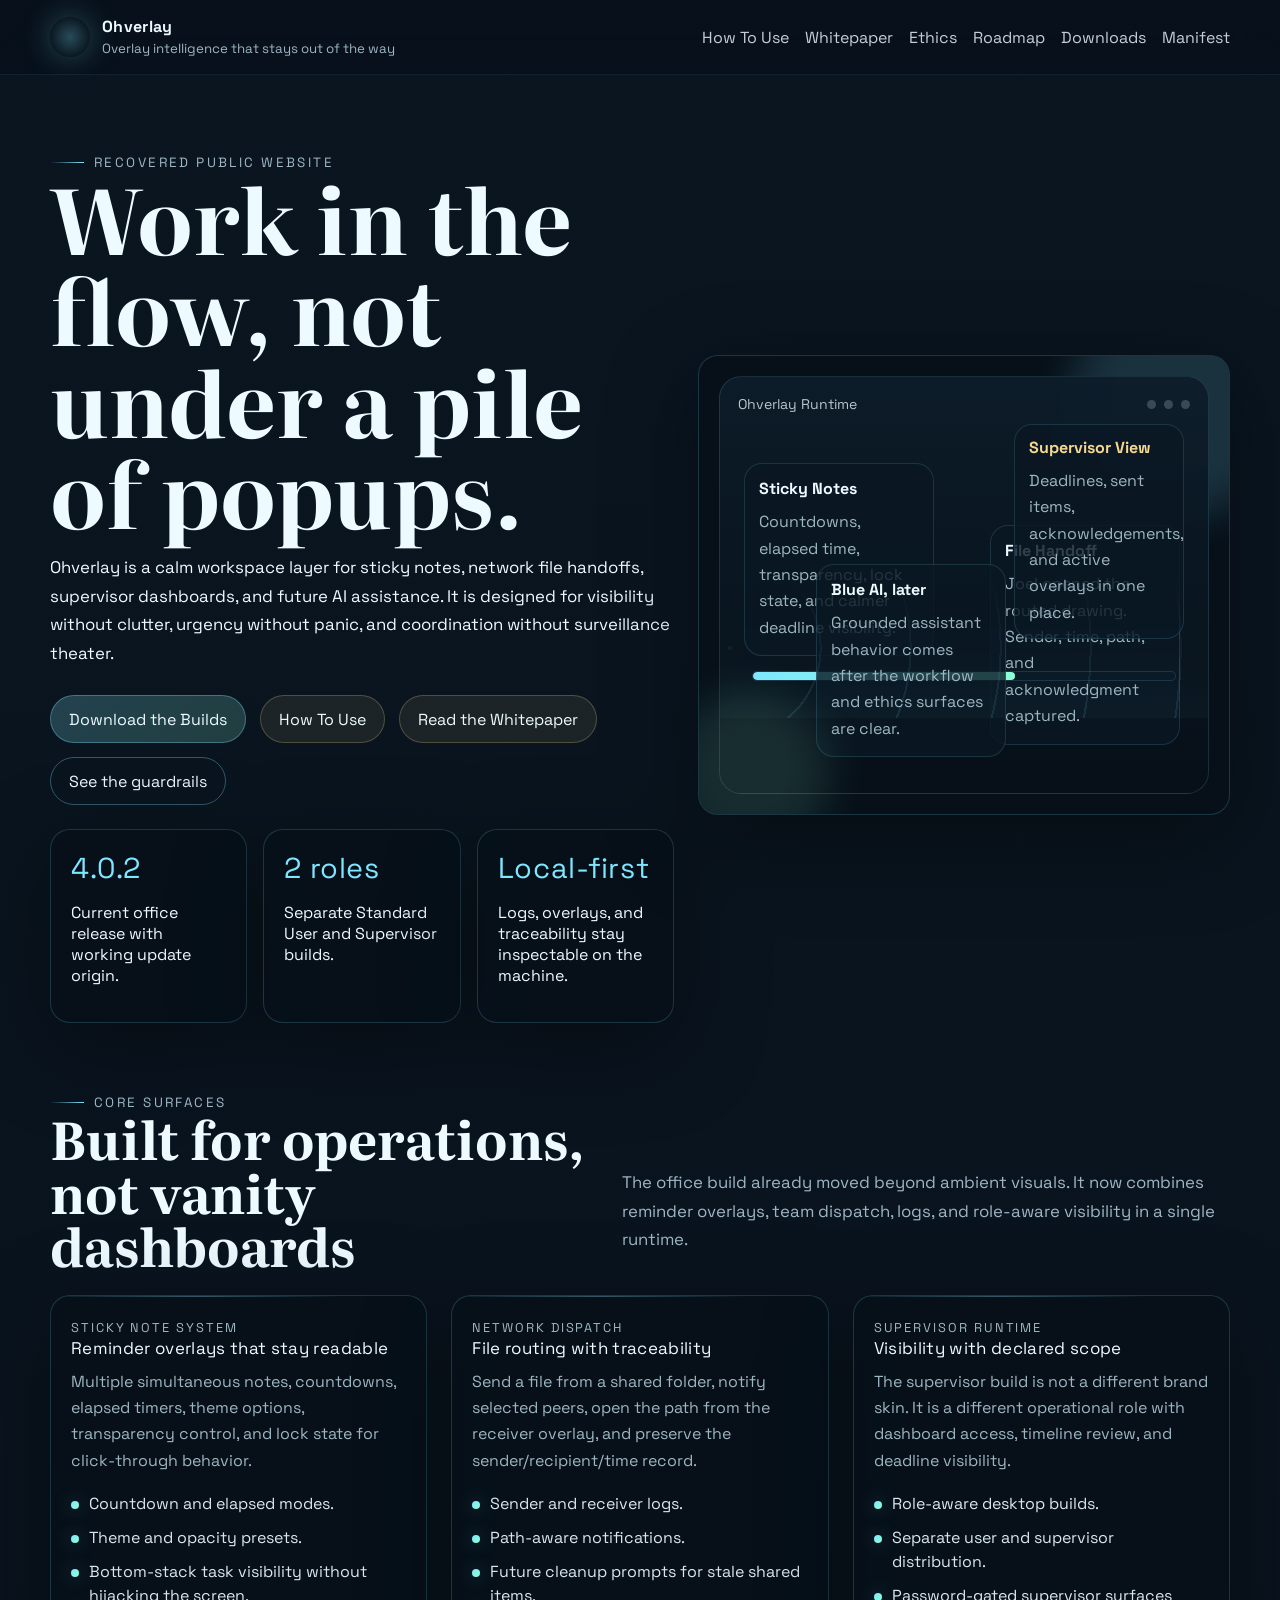
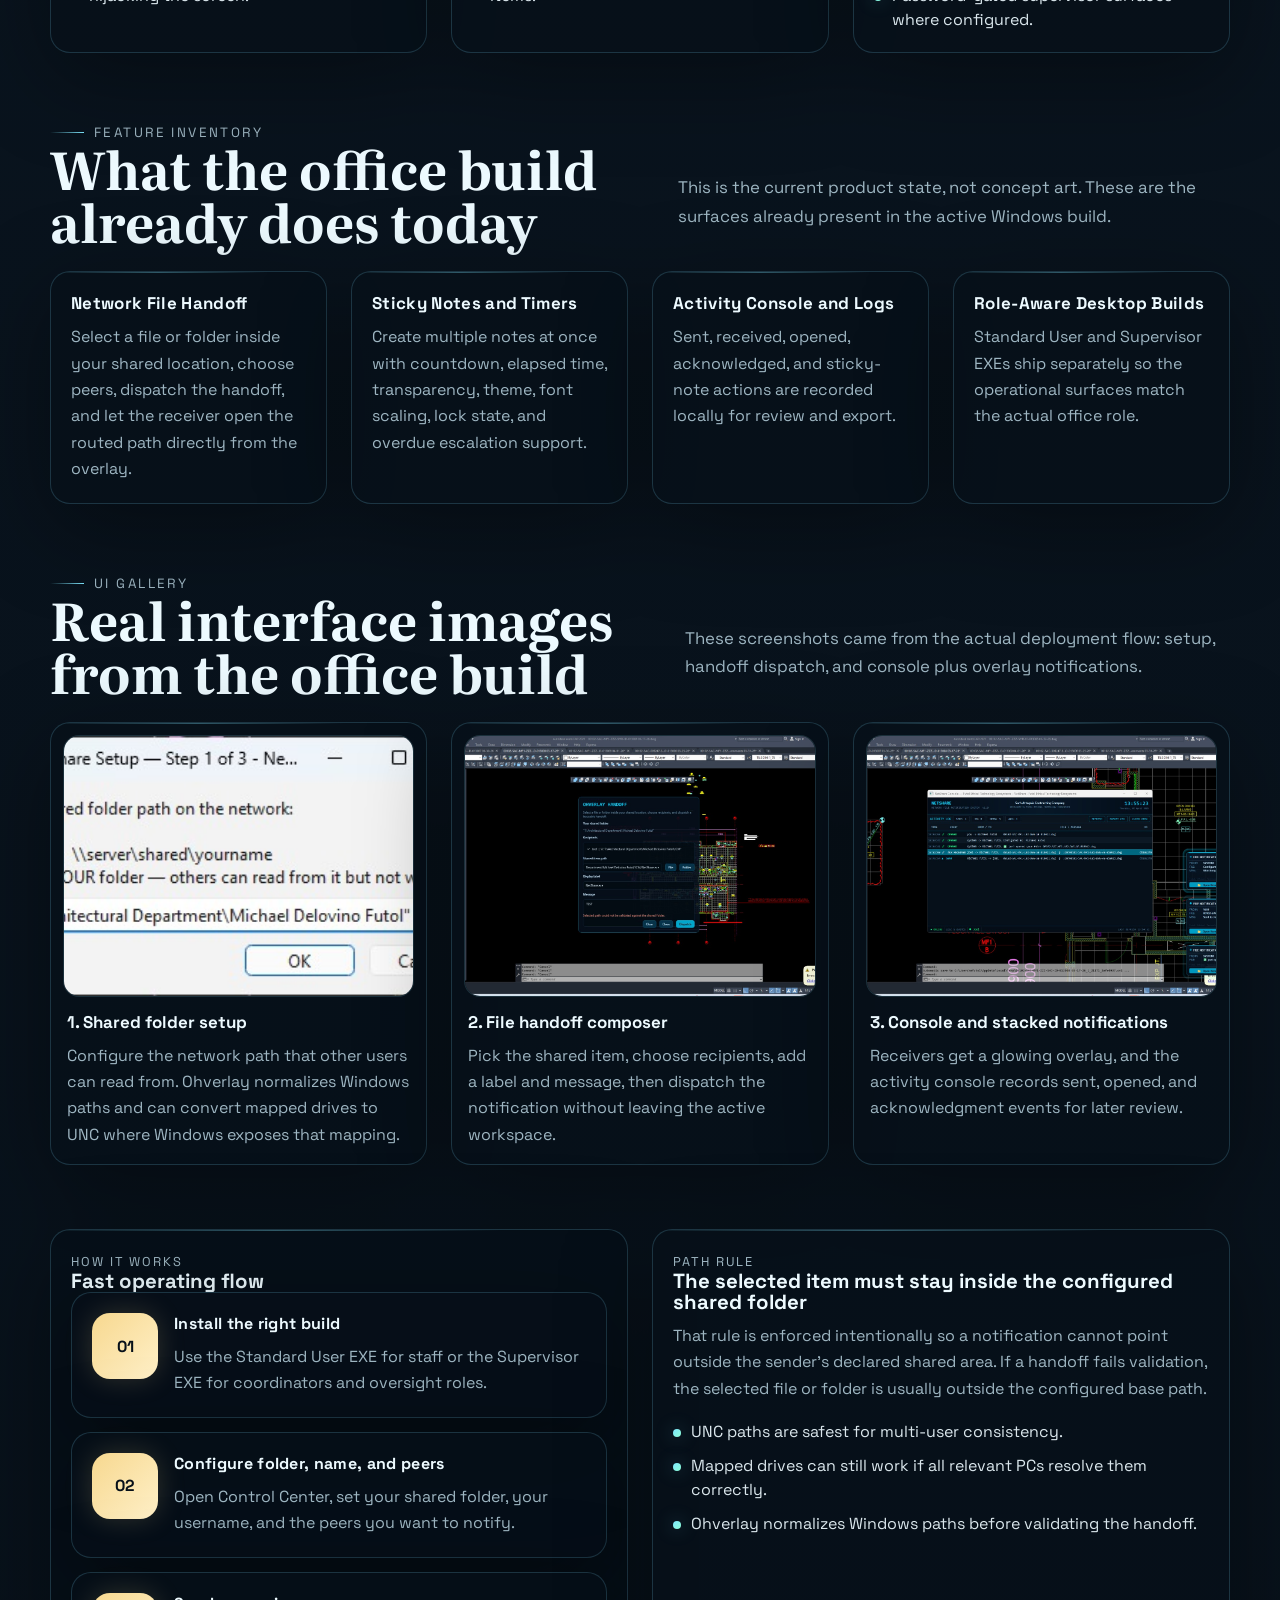
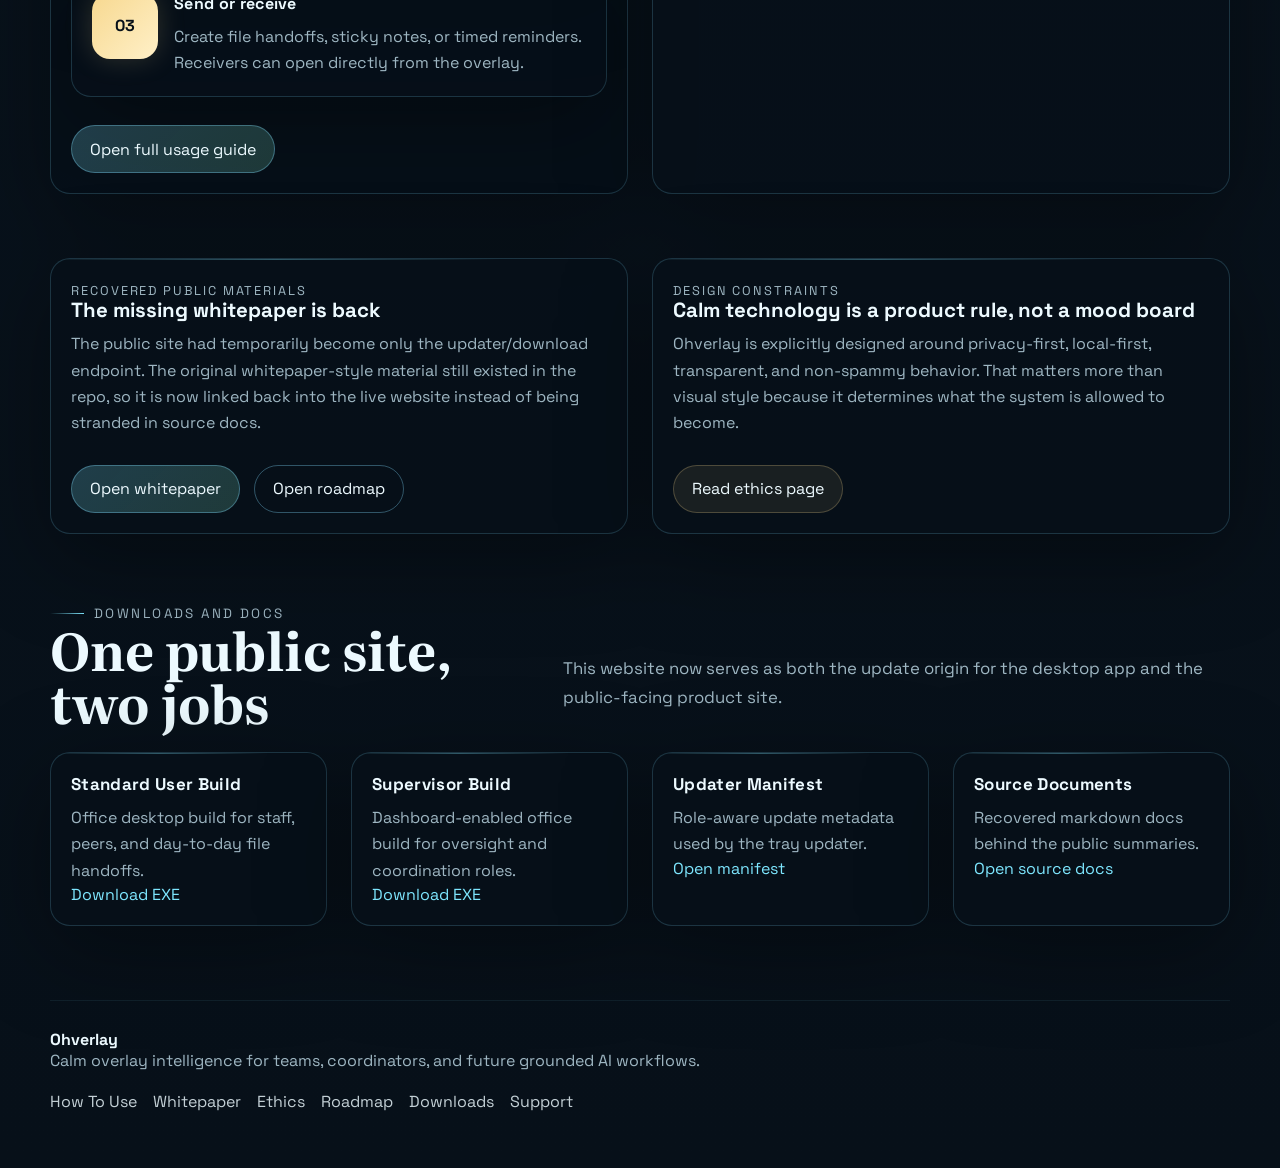
==== commit a1657d93: "Add feature gallery and usage guide" ====
--- a/index.html
+++ b/index.html
@@ -18,6 +18,7 @@
           </span>
         </a>
         <nav class="nav">
+          <a href="./how-to-use.html">How To Use</a>
           <a href="./whitepaper.html">Whitepaper</a>
           <a href="./ethics.html">Ethics</a>
           <a href="./roadmap.html">Roadmap</a>
@@ -36,6 +37,7 @@
             <p>Ohverlay is a calm workspace layer for sticky notes, network file handoffs, supervisor dashboards, and future AI assistance. It is designed for visibility without clutter, urgency without panic, and coordination without surveillance theater.</p>
             <div class="hero-actions">
               <a class="button primary" href="./download/">Download the Builds</a>
+              <a class="button secondary" href="./how-to-use.html">How To Use</a>
               <a class="button secondary" href="./whitepaper.html">Read the Whitepaper</a>
               <a class="button ghost" href="./ethics.html">See the guardrails</a>
             </div>
@@ -132,6 +134,117 @@
       </section>
 
       <section class="section">
+        <div class="section-inner">
+          <div class="section-head">
+            <div>
+              <span class="eyebrow">Feature Inventory</span>
+              <h2>What the office build already does today</h2>
+            </div>
+            <p class="section-copy">This is the current product state, not concept art. These are the surfaces already present in the active Windows build.</p>
+          </div>
+          <div class="doc-grid">
+            <article class="doc-card">
+              <strong>Network File Handoff</strong>
+              <p>Select a file or folder inside your shared location, choose peers, dispatch the handoff, and let the receiver open the routed path directly from the overlay.</p>
+            </article>
+            <article class="doc-card">
+              <strong>Sticky Notes and Timers</strong>
+              <p>Create multiple notes at once with countdown, elapsed time, transparency, theme, font scaling, lock state, and overdue escalation support.</p>
+            </article>
+            <article class="doc-card">
+              <strong>Activity Console and Logs</strong>
+              <p>Sent, received, opened, acknowledged, and sticky-note actions are recorded locally for review and export.</p>
+            </article>
+            <article class="doc-card">
+              <strong>Role-Aware Desktop Builds</strong>
+              <p>Standard User and Supervisor EXEs ship separately so the operational surfaces match the actual office role.</p>
+            </article>
+          </div>
+        </div>
+      </section>
+
+      <section class="section">
+        <div class="section-inner">
+          <div class="section-head">
+            <div>
+              <span class="eyebrow">UI Gallery</span>
+              <h2>Real interface images from the office build</h2>
+            </div>
+            <p class="section-copy">These screenshots came from the actual deployment flow: setup, handoff dispatch, and console plus overlay notifications.</p>
+          </div>
+          <div class="gallery-grid">
+            <article class="screenshot-card">
+              <div class="screenshot-frame">
+                <img src="./assets/screenshots/network-folder-setup.jpeg" alt="Ohverlay shared folder setup dialog">
+              </div>
+              <strong>1. Shared folder setup</strong>
+              <p>Configure the network path that other users can read from. Ohverlay normalizes Windows paths and can convert mapped drives to UNC where Windows exposes that mapping.</p>
+            </article>
+            <article class="screenshot-card">
+              <div class="screenshot-frame">
+                <img src="./assets/screenshots/handoff-composer.jpeg" alt="Ohverlay handoff composer window over AutoCAD">
+              </div>
+              <strong>2. File handoff composer</strong>
+              <p>Pick the shared item, choose recipients, add a label and message, then dispatch the notification without leaving the active workspace.</p>
+            </article>
+            <article class="screenshot-card">
+              <div class="screenshot-frame">
+                <img src="./assets/screenshots/console-and-notifications.jpeg" alt="Ohverlay console and stacked notifications over AutoCAD">
+              </div>
+              <strong>3. Console and stacked notifications</strong>
+              <p>Receivers get a glowing overlay, and the activity console records sent, opened, and acknowledgment events for later review.</p>
+            </article>
+          </div>
+        </div>
+      </section>
+
+      <section class="section">
+        <div class="section-inner split-grid">
+          <article class="card">
+            <span class="kicker">How it works</span>
+            <h3>Fast operating flow</h3>
+            <div class="timeline">
+              <article class="timeline-step">
+                <div class="phase">01</div>
+                <div>
+                  <strong>Install the right build</strong>
+                  <p>Use the Standard User EXE for staff or the Supervisor EXE for coordinators and oversight roles.</p>
+                </div>
+              </article>
+              <article class="timeline-step">
+                <div class="phase">02</div>
+                <div>
+                  <strong>Configure folder, name, and peers</strong>
+                  <p>Open Control Center, set your shared folder, your username, and the peers you want to notify.</p>
+                </div>
+              </article>
+              <article class="timeline-step">
+                <div class="phase">03</div>
+                <div>
+                  <strong>Send or receive</strong>
+                  <p>Create file handoffs, sticky notes, or timed reminders. Receivers can open directly from the overlay.</p>
+                </div>
+              </article>
+            </div>
+            <div class="section-actions">
+              <a class="button primary" href="./how-to-use.html">Open full usage guide</a>
+            </div>
+          </article>
+
+          <article class="card">
+            <span class="kicker">Path rule</span>
+            <h3>The selected item must stay inside the configured shared folder</h3>
+            <p>That rule is enforced intentionally so a notification cannot point outside the sender’s declared shared area. If a handoff fails validation, the selected file or folder is usually outside the configured base path.</p>
+            <ul class="feature-list">
+              <li>UNC paths are safest for multi-user consistency.</li>
+              <li>Mapped drives can still work if all relevant PCs resolve them correctly.</li>
+              <li>Ohverlay normalizes Windows paths before validating the handoff.</li>
+            </ul>
+          </article>
+        </div>
+      </section>
+
+      <section class="section">
         <div class="section-inner split-grid">
           <article class="card">
             <span class="kicker">Recovered public materials</span>
@@ -196,6 +309,7 @@
           <span class="muted">Calm overlay intelligence for teams, coordinators, and future grounded AI workflows.</span>
         </div>
         <nav class="footer-nav">
+          <a href="./how-to-use.html">How To Use</a>
           <a href="./whitepaper.html">Whitepaper</a>
           <a href="./ethics.html">Ethics</a>
           <a href="./roadmap.html">Roadmap</a>
--- a/assets/site.css
+++ b/assets/site.css
@@ -136,6 +136,7 @@
 .three-up,
 .doc-grid,
 .download-grid,
+.gallery-grid,
 .ethics-grid,
 .whitepaper-layout,
 .table-grid {
@@ -151,7 +152,8 @@
 .split-grid { grid-template-columns: repeat(2, minmax(0, 1fr)); }
 .three-up { grid-template-columns: repeat(3, minmax(0, 1fr)); }
 .doc-grid,
-.download-grid { grid-template-columns: repeat(auto-fit, minmax(220px, 1fr)); }
+.download-grid,
+.gallery-grid { grid-template-columns: repeat(auto-fit, minmax(220px, 1fr)); }
 .ethics-grid { grid-template-columns: repeat(2, minmax(0, 1fr)); }
 .whitepaper-layout { grid-template-columns: 1.2fr 0.8fr; }
 .table-grid { grid-template-columns: repeat(4, minmax(0, 1fr)); }
@@ -231,6 +233,7 @@
 .card,
 .doc-card,
 .download-card,
+.screenshot-card,
 .timeline-step,
 .whitepaper-section,
 .ethics-principle,
@@ -406,14 +409,16 @@
 
 .card,
 .download-card,
-.doc-card {
+.doc-card,
+.screenshot-card {
   position: relative;
   overflow: hidden;
 }
 
 .card::before,
 .doc-card::before,
-.download-card::before {
+.download-card::before,
+.screenshot-card::before {
   content: "";
   position: absolute;
   inset: 0 auto auto 0;
@@ -424,7 +429,8 @@
 
 .card-title,
 .doc-card strong,
-.download-card strong {
+.download-card strong,
+.screenshot-card strong {
   font-size: 1.06rem;
 }
 
@@ -480,6 +486,39 @@
   text-decoration: none;
 }
 
+.screenshot-card {
+  padding: 16px;
+}
+
+.screenshot-frame {
+  margin: -4px -4px 14px;
+  border-radius: 16px;
+  overflow: hidden;
+  border: 1px solid rgba(126, 231, 255, 0.12);
+  background: rgba(255, 255, 255, 0.03);
+}
+
+.screenshot-frame img {
+  display: block;
+  width: 100%;
+  height: 260px;
+  object-fit: cover;
+  object-position: top center;
+}
+
+.screenshot-card p {
+  margin: 10px 0 0;
+  color: var(--muted);
+  line-height: 1.65;
+}
+
+.tip-box {
+  border-color: rgba(247, 216, 143, 0.24);
+  background:
+    linear-gradient(180deg, rgba(247, 216, 143, 0.05), transparent 28%),
+    var(--panel);
+}
+
 .timeline {
   display: grid;
   gap: 14px;
@@ -550,4 +589,5 @@
   .hero-visual { min-height: 400px; }
   .overlay-card.note-two { top: 162px; right: 18px; }
   .overlay-card.note-three { left: 26px; right: 26px; width: auto; }
-}
+  .screenshot-frame img { height: 210px; }
+}
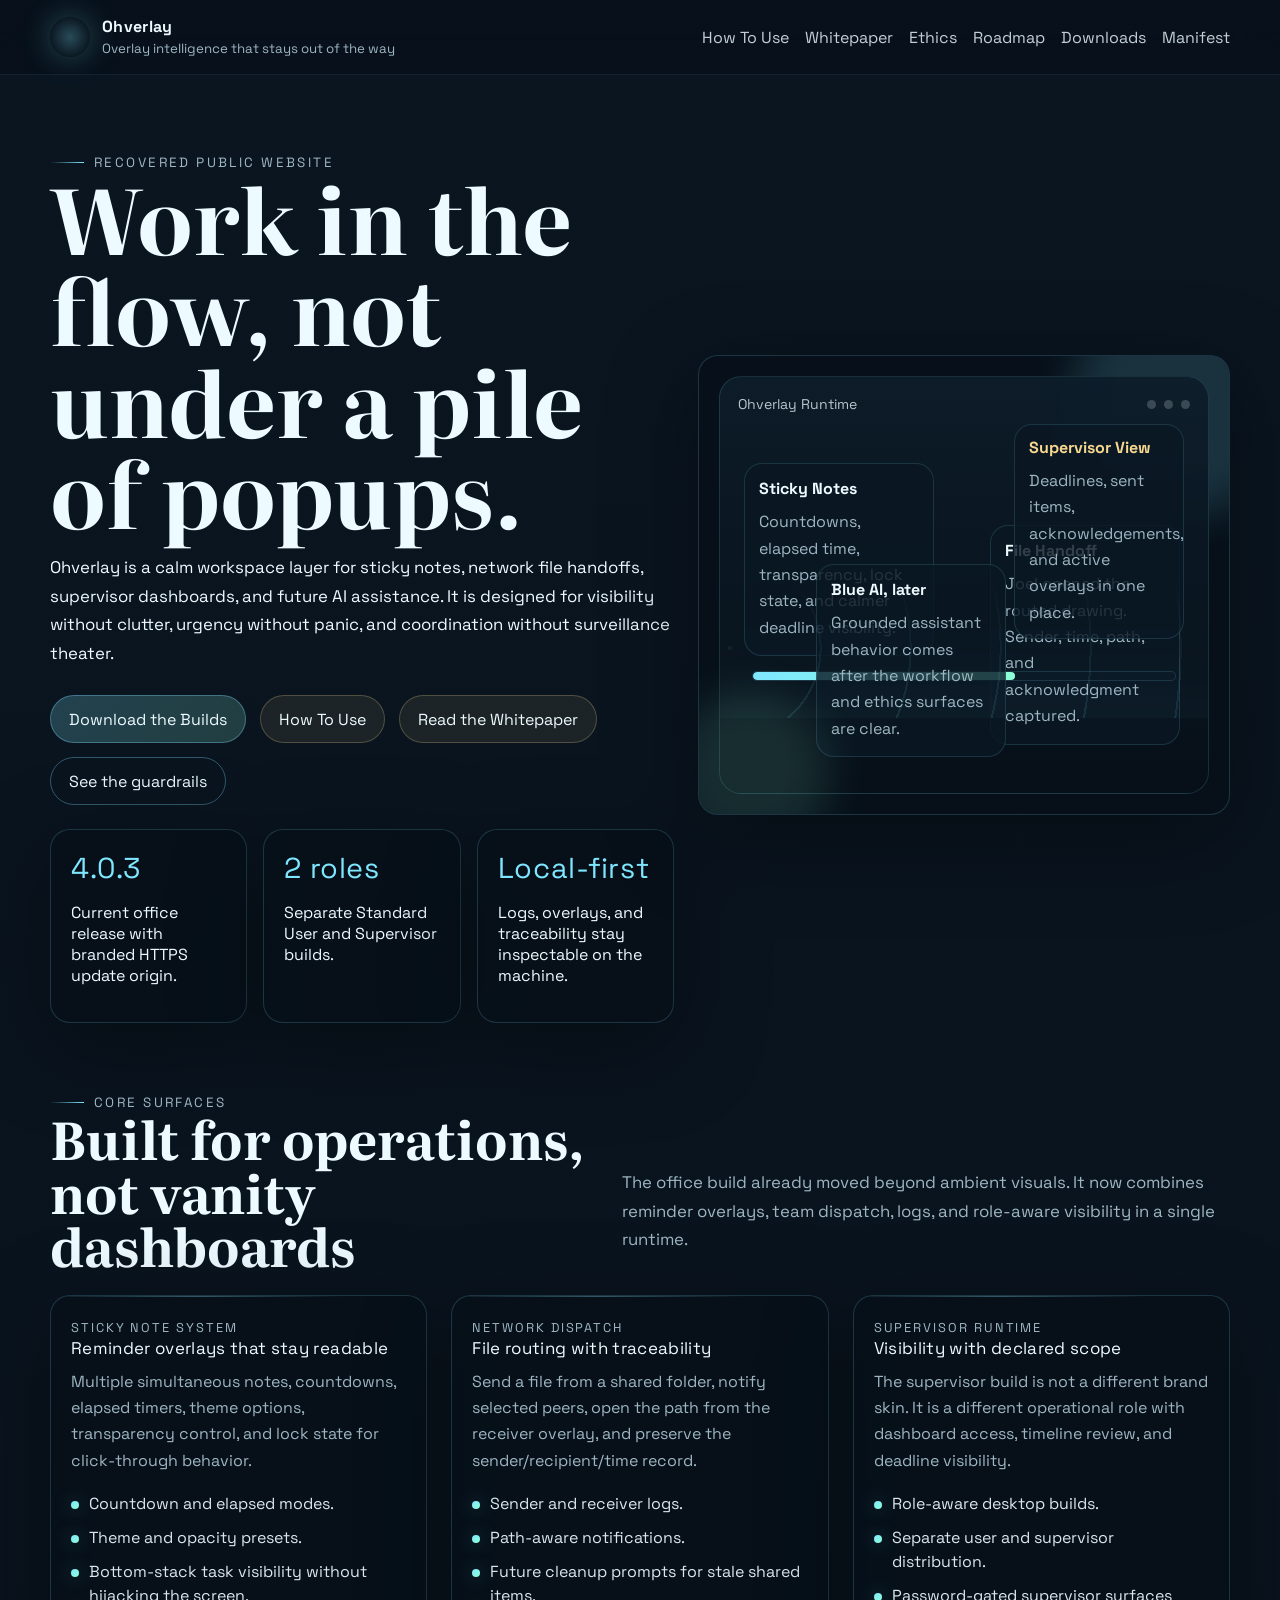
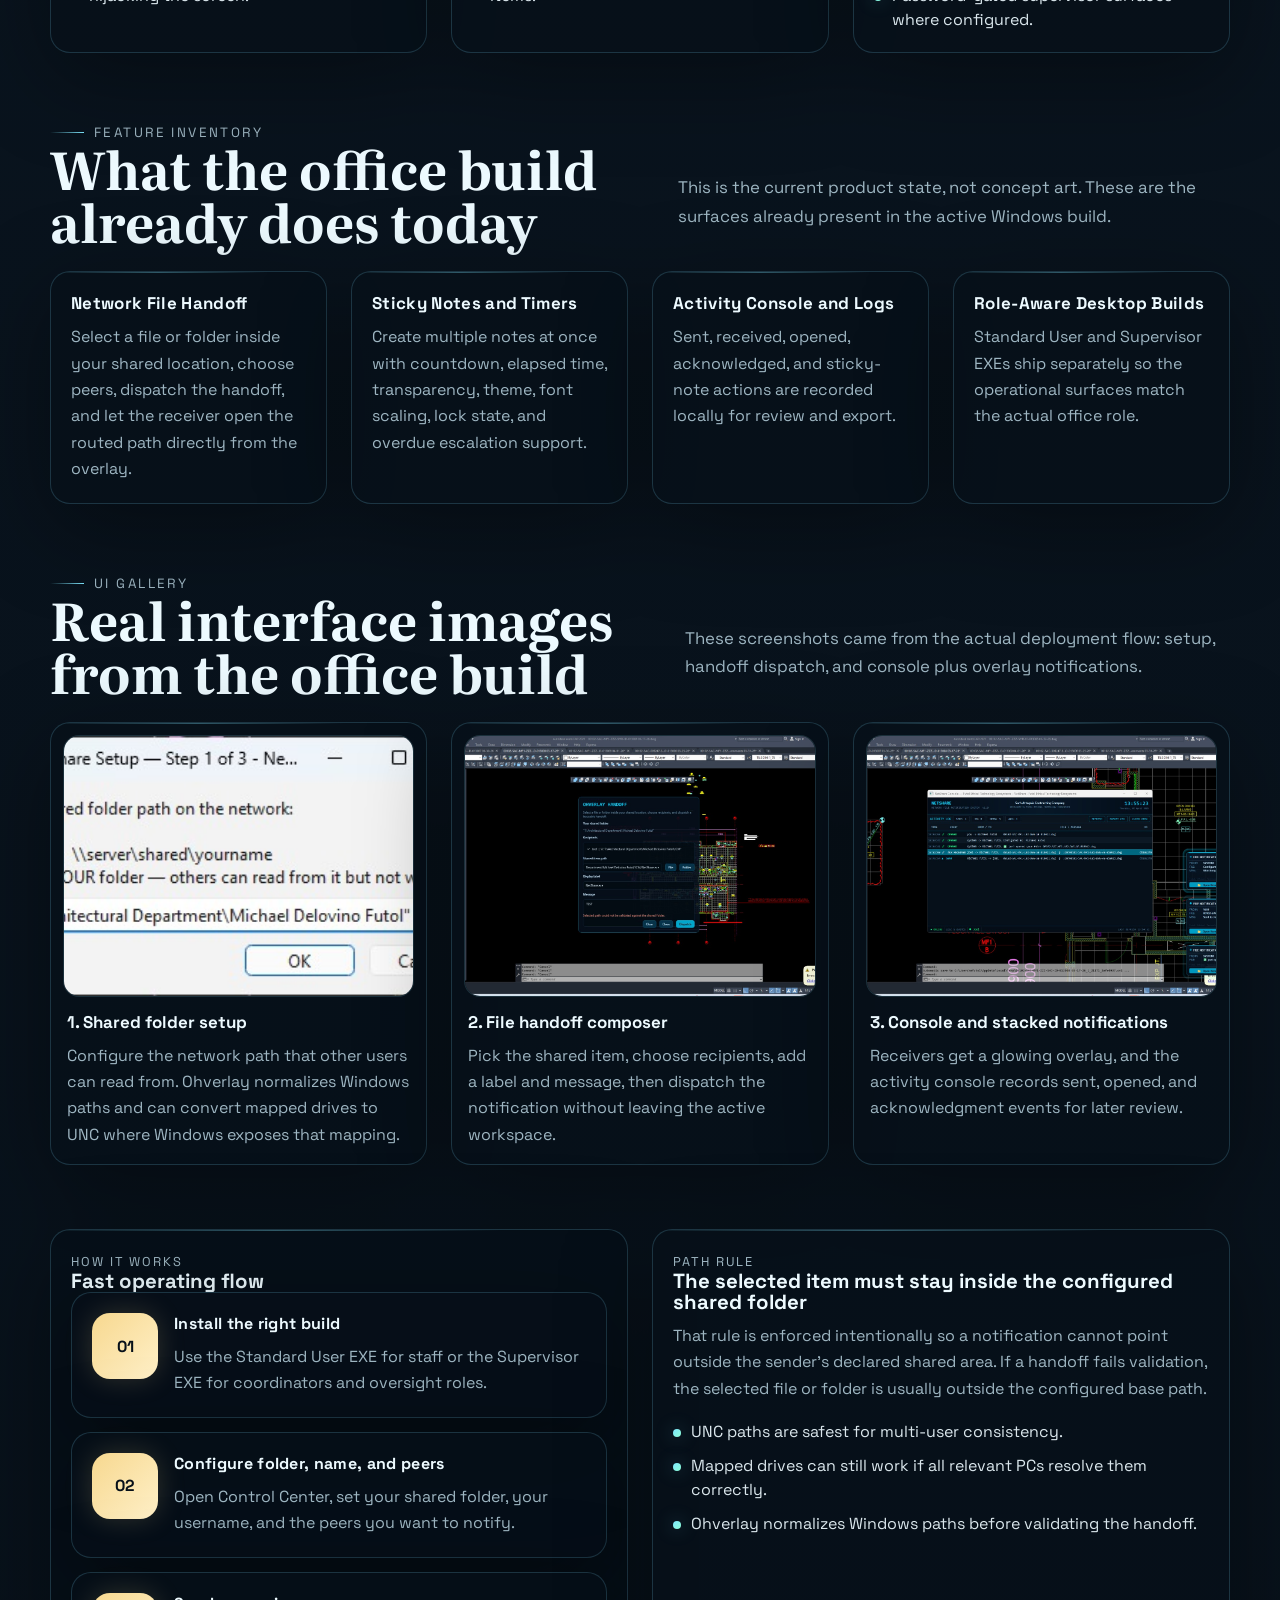
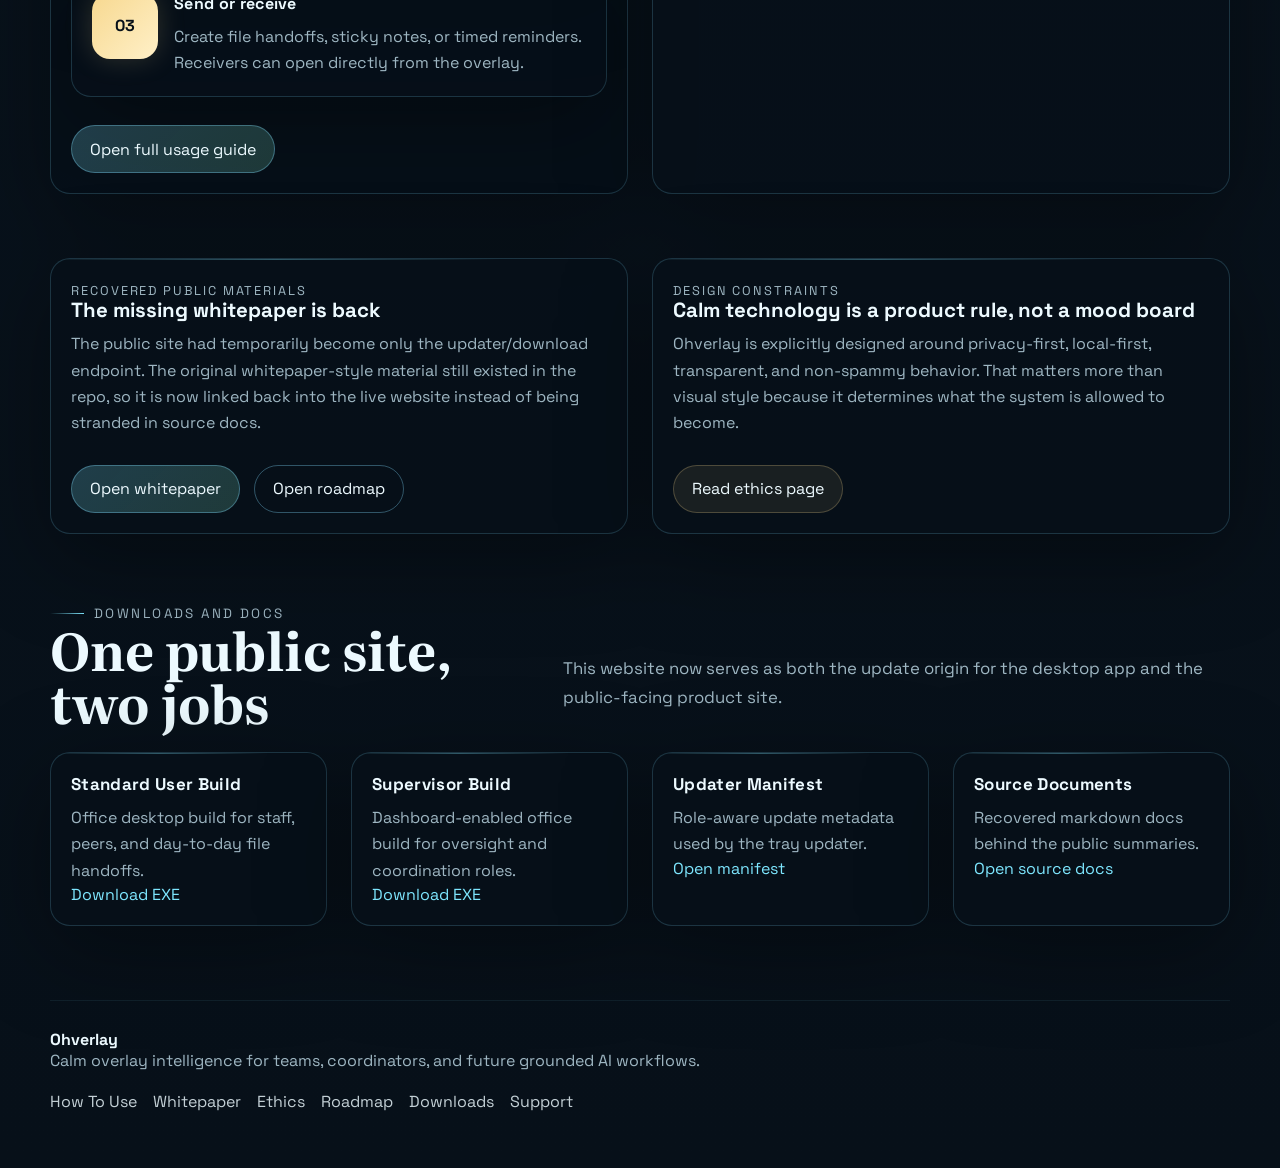
==== commit fb90e683: "Release 4.0.3 branded HTTPS origin" ====
--- a/index.html
+++ b/index.html
@@ -43,8 +43,8 @@
             </div>
             <div class="stat-row">
               <article class="stat-card">
-                <div class="stat-value">4.0.2</div>
-                <p>Current office release with working update origin.</p>
+                <div class="stat-value">4.0.3</div>
+                <p>Current office release with branded HTTPS update origin.</p>
               </article>
               <article class="stat-card">
                 <div class="stat-value">2 roles</div>
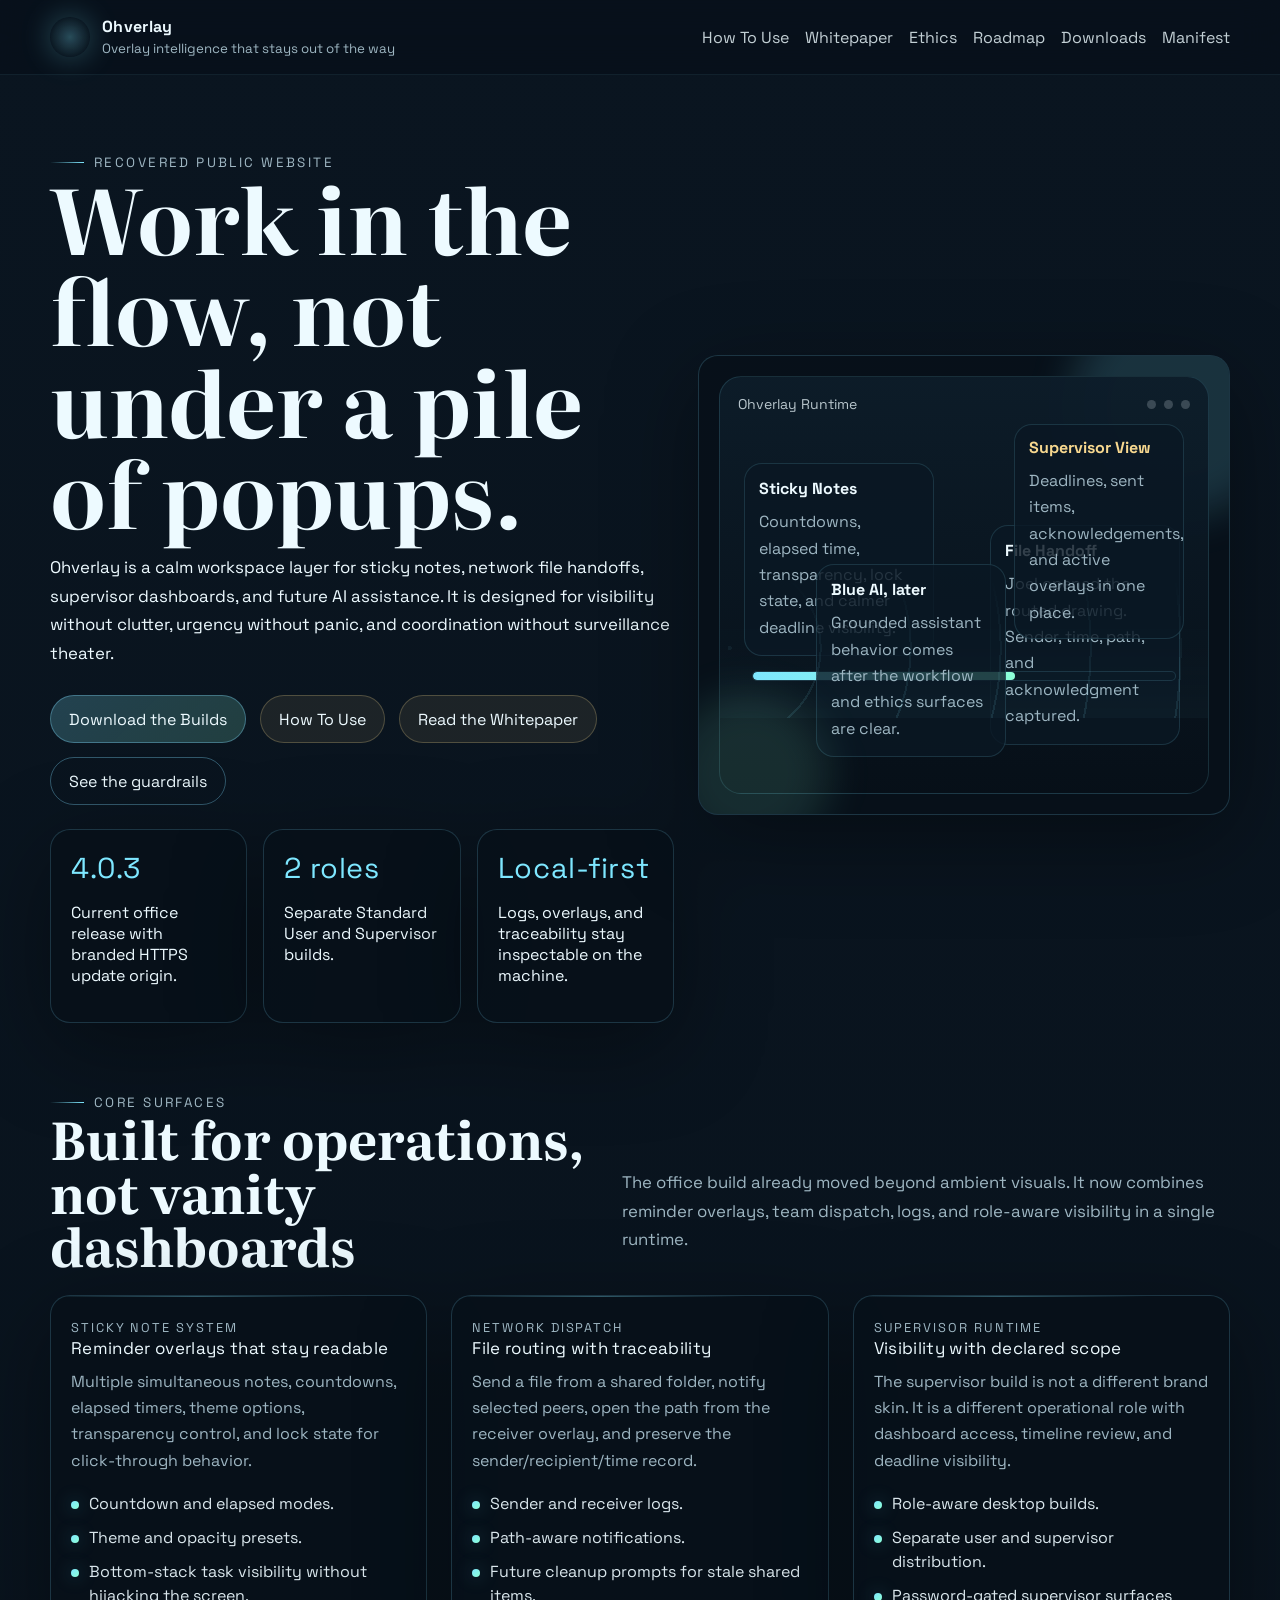
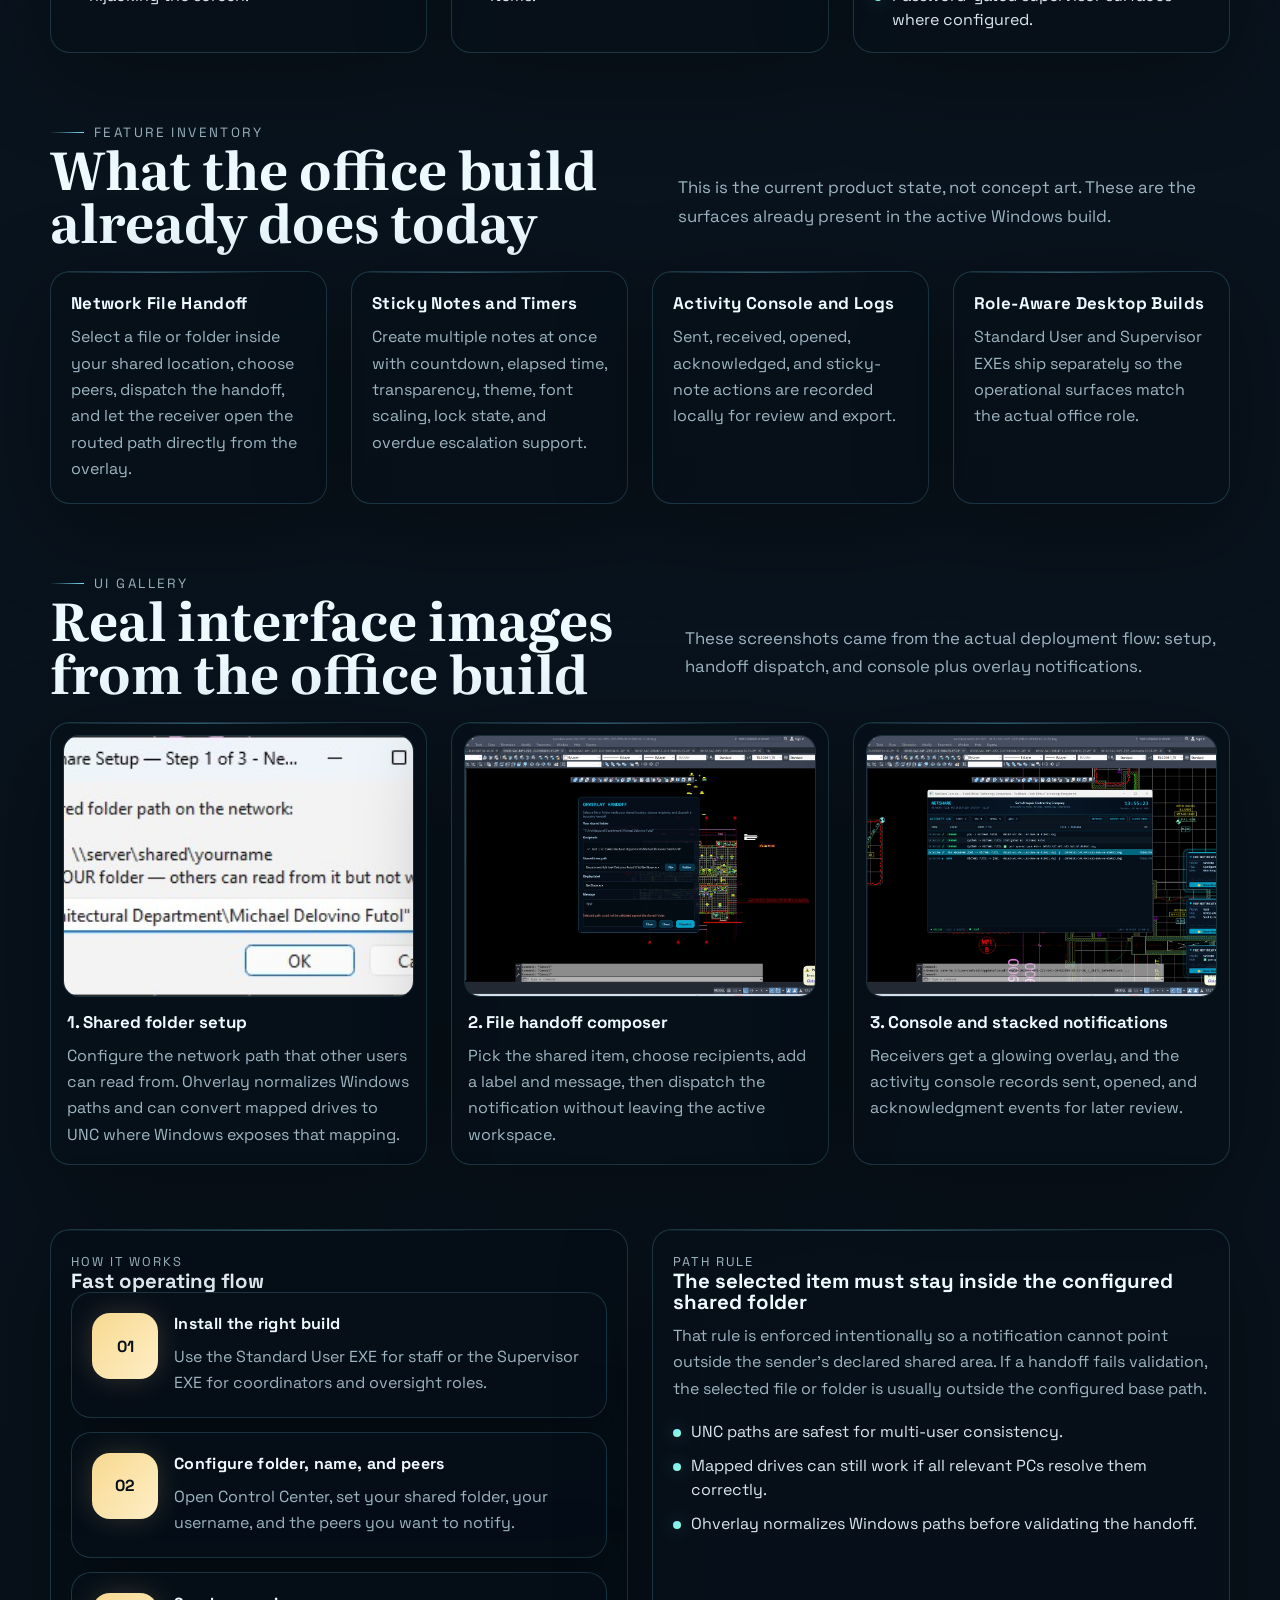
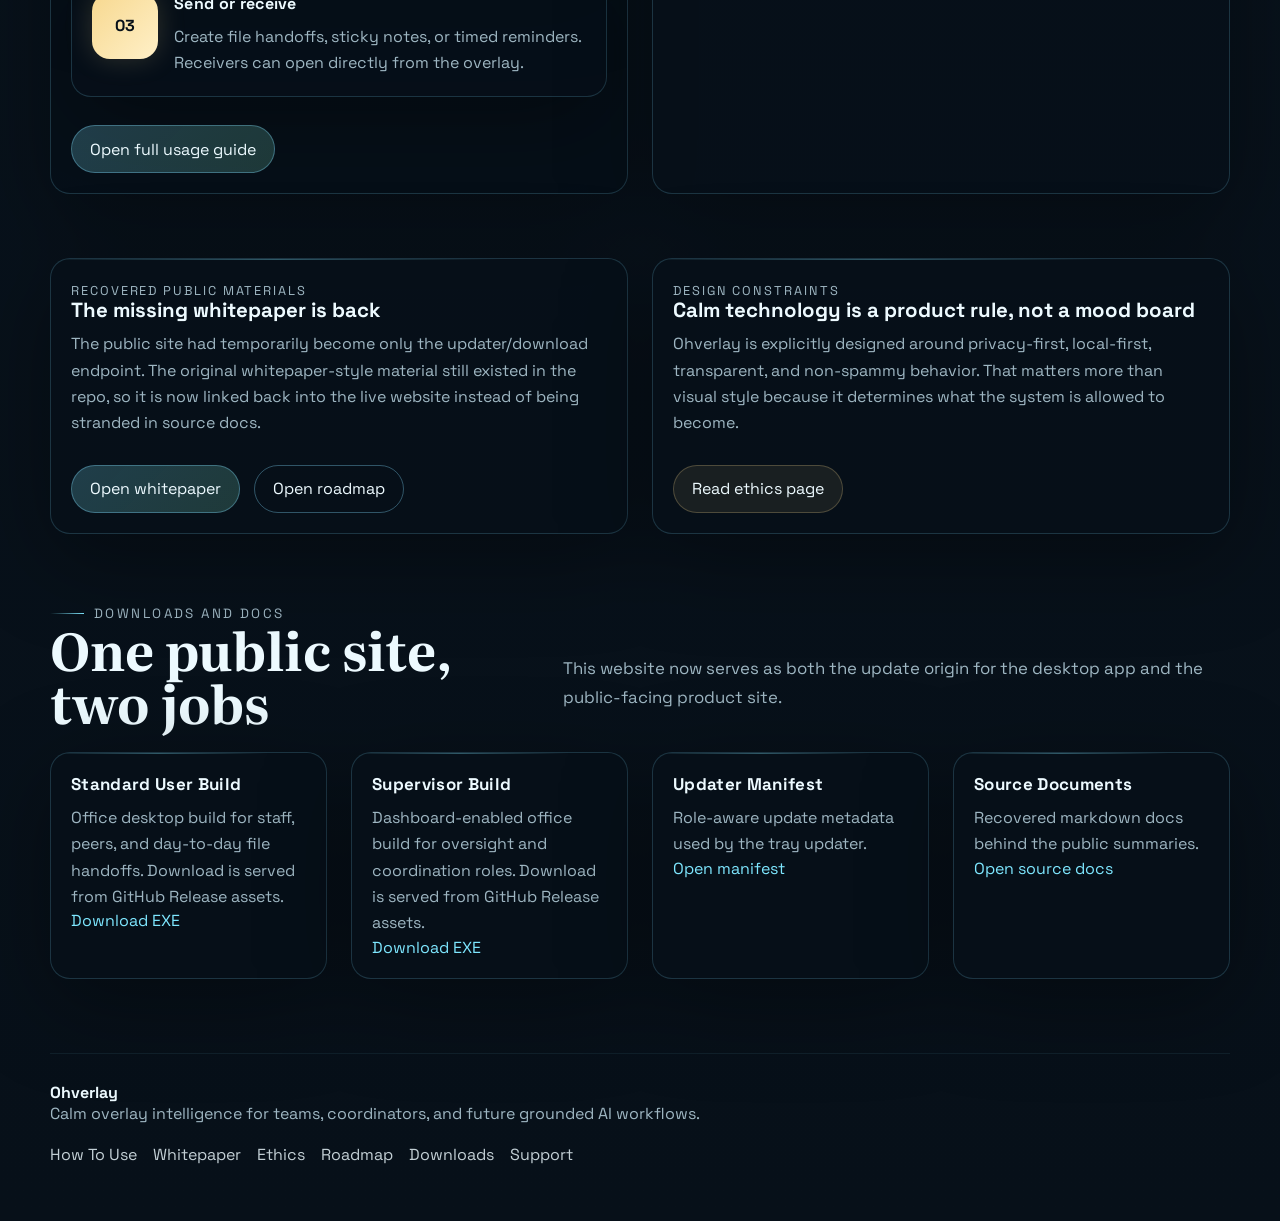
==== commit 489b1064: "Switch downloads to GitHub release assets" ====
--- a/index.html
+++ b/index.html
@@ -279,13 +279,13 @@
           <div class="download-grid">
             <article class="download-card">
               <strong>Standard User Build</strong>
-              <p>Office desktop build for staff, peers, and day-to-day file handoffs.</p>
-              <a href="./downloads/Ohverlay-StandardUser.exe">Download EXE</a>
+              <p>Office desktop build for staff, peers, and day-to-day file handoffs. Download is served from GitHub Release assets.</p>
+              <a href="https://github.com/ikel-eidra/ohverlay-updates/releases/latest/download/Ohverlay-StandardUser.exe">Download EXE</a>
             </article>
             <article class="download-card">
               <strong>Supervisor Build</strong>
-              <p>Dashboard-enabled office build for oversight and coordination roles.</p>
-              <a href="./downloads/Ohverlay-Supervisor.exe">Download EXE</a>
+              <p>Dashboard-enabled office build for oversight and coordination roles. Download is served from GitHub Release assets.</p>
+              <a href="https://github.com/ikel-eidra/ohverlay-updates/releases/latest/download/Ohverlay-Supervisor.exe">Download EXE</a>
             </article>
             <article class="download-card">
               <strong>Updater Manifest</strong>
